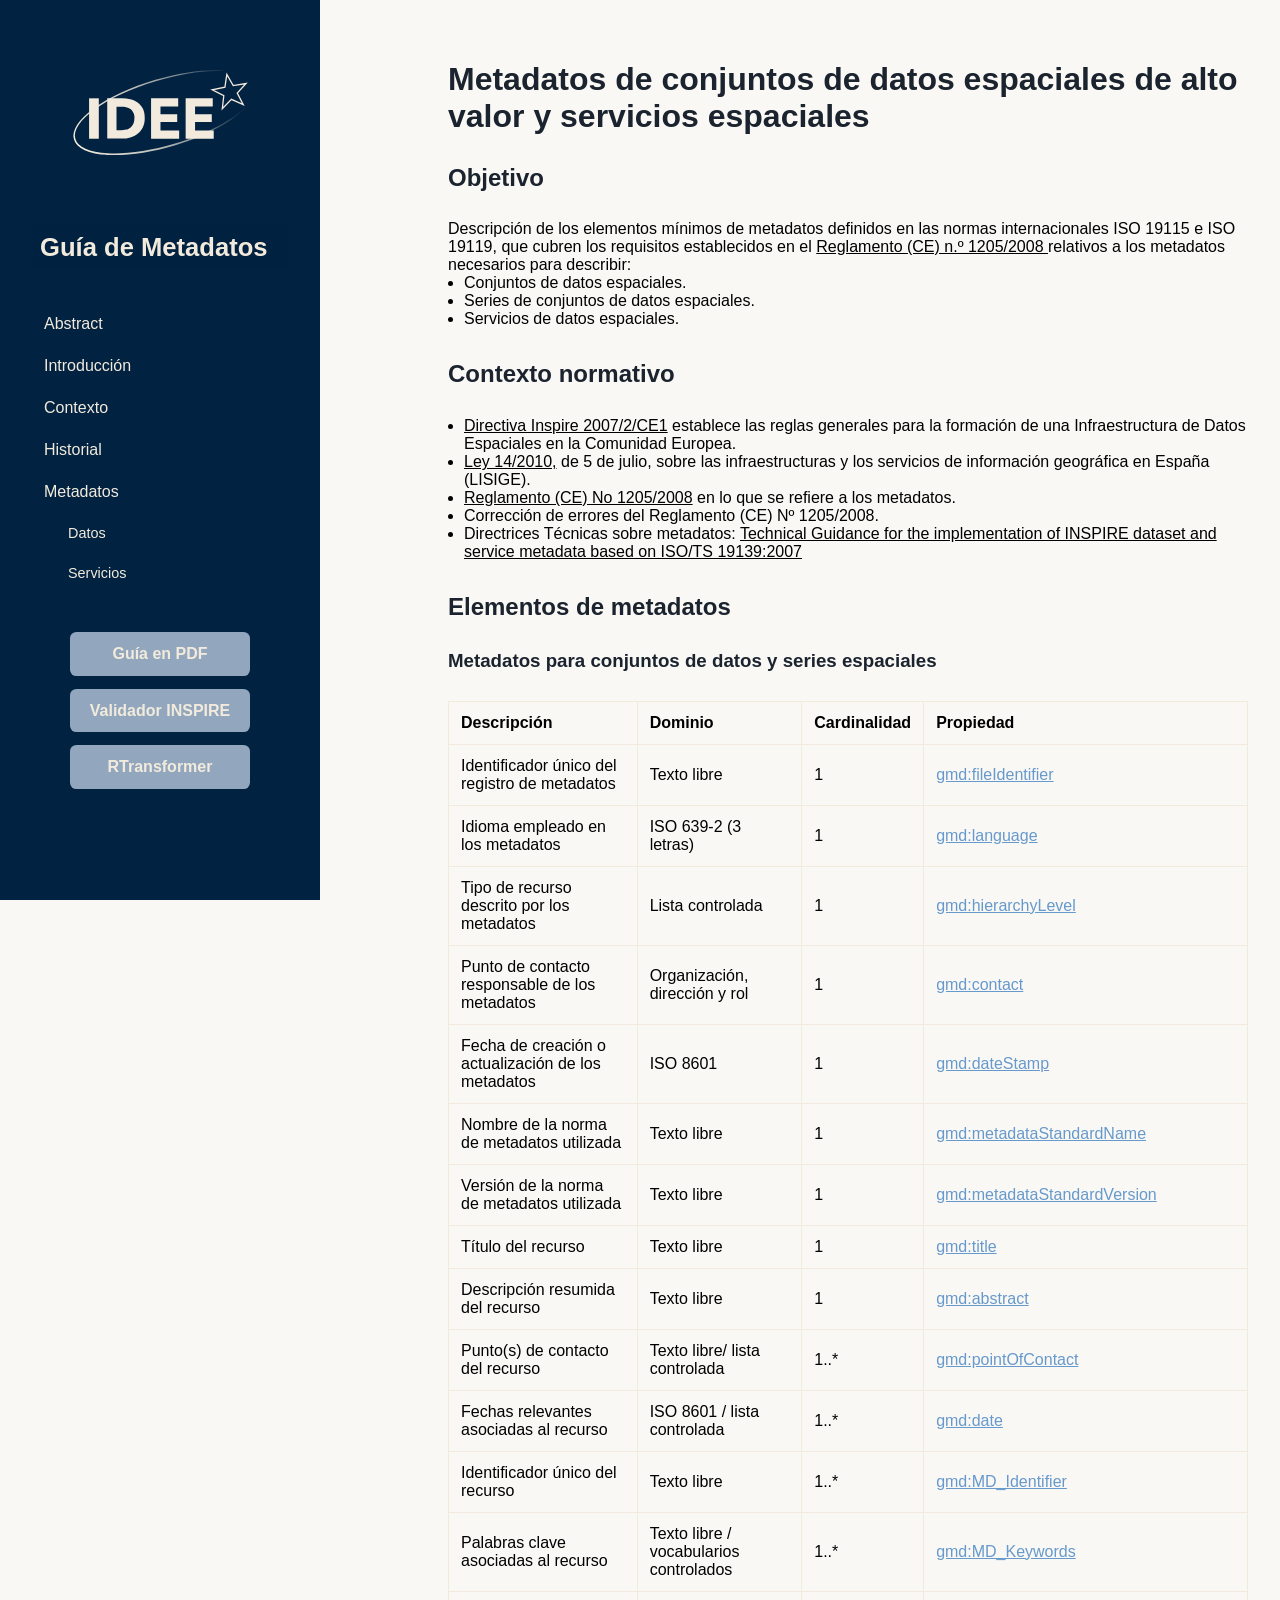
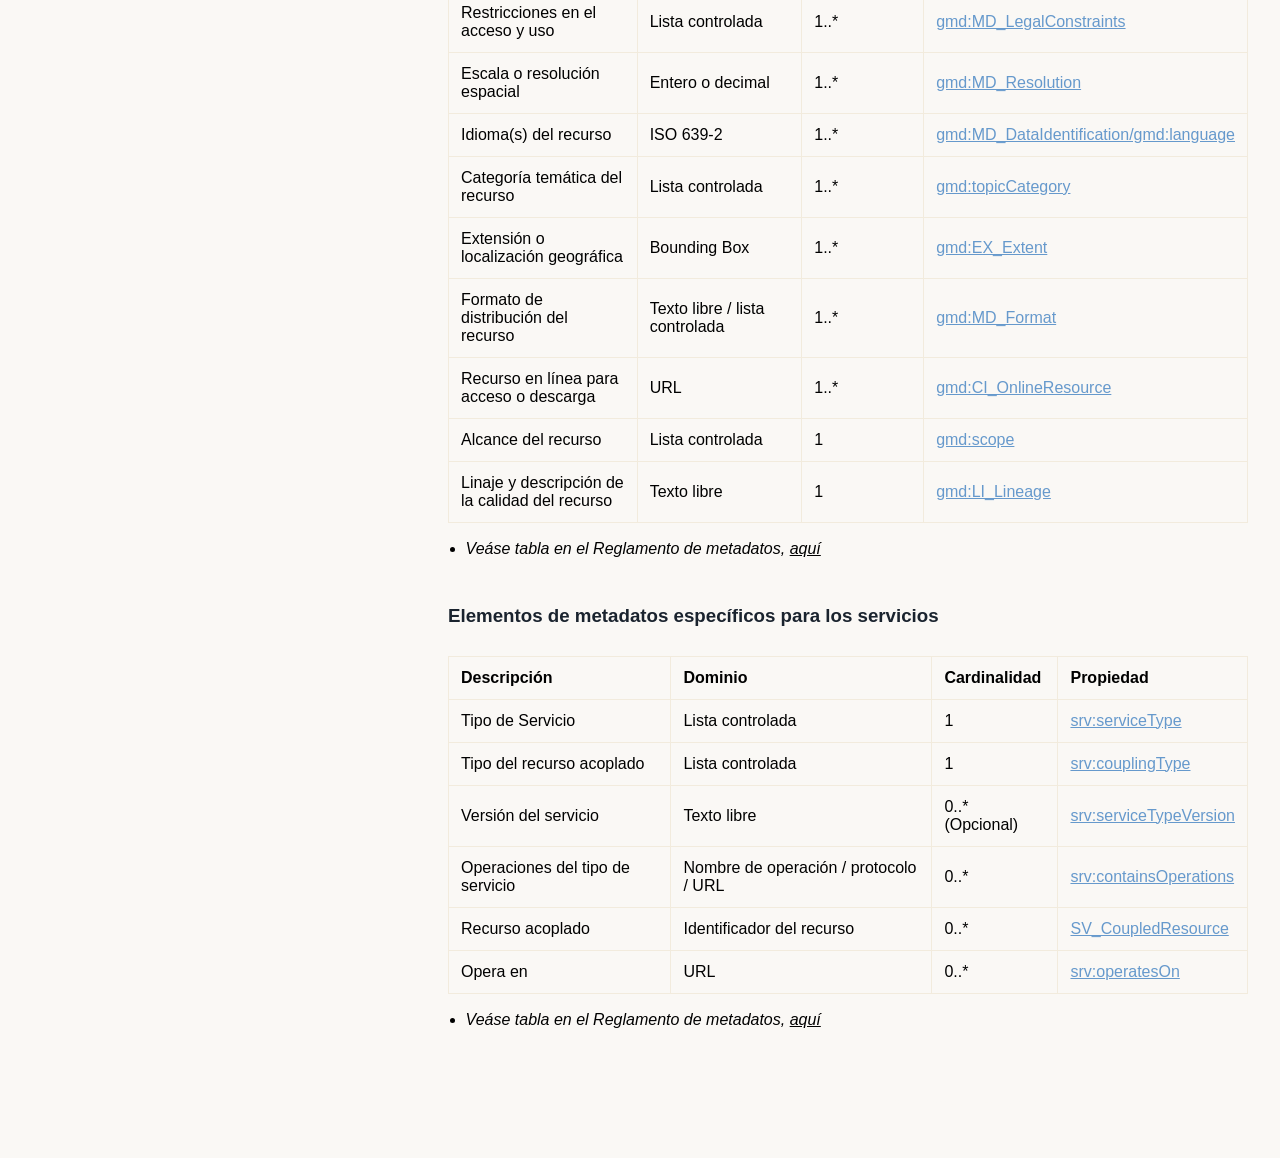
==== index.html @ 7d2e20d5 "Merge branch 'main' of https://github.com/IDEESpain/Metadatos" ====
<!DOCTYPE html>
<html lang="es">
<head>
  <meta charset="UTF-8" />
  <meta name="viewport" content="width=device-width, initial-scale=1.0"/>
  <title>Guía de Metadatos</title>
  <link rel="stylesheet" href="css/styleMDGuia.css">
</head>
<body>

<aside>
  <div class="logo-container">
  	<img src="img/IDEE_logo.svg" alt="IDEE" class="logo-lateral">
  </div>
  <h2 class="MenuTlt">Guía de Metadatos</h2>
  <nav>
	<ul>
		<li><a href="#abstract">Abstract</a></li>
		<li><a href="#introduccion">Introducción</a></li>
		<li><a href="#contexto">Contexto</a></li>
		<li><a href="#historial">Historial</a></li>
		<li><a href="#metadatos">Metadatos</a>
			<ul>
				<li><a href="#DSSRV">Datos</a></li>
				<li><a href="#SRV">Servicios</a></li>
			</ul>
		</li>
	</ul>
  </nav>
  <div class="menu-buttons">
		<a class="menu-btn" href="doc/Guia_MD.pdf" target="_blank" rel="noopener noreferrer">Guía en PDF</a>
		<a class="menu-btn" href=http://validador.idee.es target="_blank" rel="noopener noreferrer">Validador INSPIRE</a>
		<a class="menu-btn" href=https://iso2geodcat.idee.es/rtransformer target="_blank" rel="noopener noreferrer">RTransformer</a>
  </div>
</aside>

<main>
  <h1>Metadatos de conjuntos de datos espaciales de alto valor y servicios espaciales</h1>

  <section id="abstract">
    <h2>Objetivo</h2>  
	<p>
	Descripción de los elementos mínimos de metadatos definidos en las normas internacionales ISO 19115 e ISO 19119, que cubren los requisitos establecidos en el
	<a href="https://eur-lex.europa.eu/LexUriServ/LexUriServ.do?uri=OJ:L:2008:326:0012:0030:ES:PDF" target="_blank">
		Reglamento (CE) n.º 1205/2008
	</a>
	relativos a los metadatos necesarios para describir:
	</p>
	
	<ul>
		<li>Conjuntos de datos espaciales.</li>
		<li>Series de conjuntos de datos espaciales.</li>
		<li>Servicios de datos espaciales.</li>
	</ul>
	
  </section>

  <section id="contexto">
    <h2>Contexto normativo</h2>
	<ul>
	  <li><a href="https://www.boe.es/doue/2007/108/L00001-00014.pdf" target="_blank">Directiva Inspire 2007/2/CE1</a> establece las reglas generales para la formación de una Infraestructura de Datos Espaciales en la Comunidad Europea.</li>
	  <li><a href="https://www.boe.es/eli/es/l/2010/07/05/14/dof/spa/pdf" target="_blank">Ley 14/2010,</a> de 5 de julio, sobre las infraestructuras y los servicios de información geográfica en España (LISIGE).</li>
	  <li><a href="https://eur-lex.europa.eu/LexUriServ/LexUriServ.do?uri=OJ:L:2008:326:0012:0030:ES:PDF" target="_blank">Reglamento (CE) No 1205/2008</a> en lo que se refiere a los metadatos.</li>
	  <li>Corrección de errores del Reglamento (CE) Nº 1205/2008.</li>
	  <li>Directrices Técnicas sobre metadatos: <a href="https://knowledge-base.inspire.ec.europa.eu/publications/technical-guidance-implementation-inspire-dataset-and-service-metadata-based-isots-191392007_en" target="_blank">Technical Guidance for the implementation of INSPIRE dataset and service metadata based on ISO/TS 19139:2007</a></li>
	</ul>
  </section>

  <section id="metadatos">
    <h2>Elementos de metadatos</h2>

    <h3 id="DSSRV">Metadatos para conjuntos de datos y series espaciales</h3>
    <table>
      <thead>
        <tr>
          <th>Descripción</th>
          <th>Dominio</th>
          <th>Cardinalidad</th>
          <th>Propiedad</th>
        </tr>
      </thead>
      <tbody>
	    <tr>
          <td>Identificador único del registro de metadatos</td>
          <td>Texto libre</td>
          <td>1</td>
		  <td><a class="prop-link" onclick="openModal('modalIdMD')">gmd:fileIdentifier</a></td>
        </tr>

		<tr>
          <td>Idioma empleado en los metadatos</td>
          <td>ISO 639-2 (3 letras)</td>
          <td>1</td>
		  <td><a class="prop-link" onclick="openModal('modalLangMD')">gmd:language</a></td>
          
        </tr>

		<tr>
		  <td>Tipo de recurso descrito por los metadatos</td>
          <td>Lista controlada</td>
          <td>1</td>
		  <td><a class="prop-link" onclick="openModal('modalHierarchy')">gmd:hierarchyLevel</a></td>
        </tr>

		<tr>
          <td>Punto de contacto responsable de los metadatos</td>
          <td>
			  <p>Organización, dirección y rol</p>
		  </td>
          <td>1</td>
		  <td><a class="prop-link" onclick="openModal('modalcontact')">gmd:contact</a></td>
        </tr>

		<tr>
		  <td>Fecha de creación o actualización de los metadatos</td>
          <td>ISO 8601</td>
          <td>1</td>
		  <td><a class="prop-link" onclick="openModal('modalFechaMD')">gmd:dateStamp</a></td>
        </tr>

		<tr>
          <td>Nombre de la norma de metadatos utilizada</td>
          <td>Texto libre</td>
          <td>1</td>
		  <td><a class="prop-link" onclick="openModal('modalNormaMD')">gmd:metadataStandardName</a></td>
        </tr>

		<tr>
          <td>Versión de la norma de metadatos utilizada</td>
          <td>Texto libre</td>
          <td>1</td>
		  <td><a class="prop-link" onclick="openModal('modalVersionMD')">gmd:metadataStandardVersion</a></td>
        </tr>

        <tr>
          <td>Título del recurso</td>
          <td>Texto libre</td>
          <td>1</td>
		  <td><a class="prop-link" onclick="openModal('modalTitle')">gmd:title</a></td>
        </tr>

        <tr>
          <td>Descripción resumida del recurso</td>
          <td>Texto libre</td>
          <td>1</td>
		  <td><a class="prop-link" onclick="openModal('modalDescription')">gmd:abstract</a></td>
        </tr>

		<tr>
          <td>Punto(s) de contacto del recurso</td>
          <td>Texto libre/ lista controlada</td>
          <td>1..*</td>
		  <td><a class="prop-link" onclick="openModal('modalpointOfContact')">gmd:pointOfContact</a></td>
        </tr>

		<tr>
          <td>Fechas relevantes asociadas al recurso</td>
          <td>ISO 8601 / lista controlada</td>
          <td>1..*</td>
		  <td><a class="prop-link" onclick="openModal('modalDate')">gmd:date</a></td>
        </tr>

		<tr>
          <td>Identificador único del recurso</td>
          <td>Texto libre</td>
          <td>1..*</td>
		  <td><a class="prop-link" onclick="openModal('modalID')">gmd:MD_Identifier</a></td>
        </tr>

		<tr>
          <td>Palabras clave asociadas al recurso</td>
          <td>Texto libre / vocabularios controlados</td>
          <td>1..*</td>
		  <td><a class="prop-link" onclick="openModal('modalkeyword')">gmd:MD_Keywords</a></td>
        </tr>

		<tr>
          <td>Restricciones en el acceso y uso</td>
          <td>Lista controlada</td>
          <td>1..*</td>
		  <td><a class="prop-link" onclick="openModal('modalRestrictions')">gmd:MD_LegalConstraints</a></td>
        </tr>

		<tr>
          <td>Escala o resolución espacial</td>
          <td>Entero o decimal</td>
          <td>1..*</td>
		  <td><a class="prop-link" onclick="openModal('modalResolution')">gmd:MD_Resolution</a></td>
        </tr>

		<tr>
          <td>Idioma(s) del recurso</td>
          <td>ISO 639-2</td>
          <td>1..*</td>
		  <td><a class="prop-link" onclick="openModal('modalLangData')">gmd:MD_DataIdentification/gmd:language</a></td>
        </tr>

		<tr>
		  <td>Categoría temática del recurso</td>
          <td>Lista controlada</td>
          <td>1..*</td>
          <td><a class="prop-link" onclick="openModal('modalTopic')">gmd:topicCategory</a></td>
        </tr>

		<tr>
          <td>Extensión o localización geográfica</td>
          <td>Bounding Box</td>
          <td>1..*</td>
		  <td><a class="prop-link" onclick="openModal('modalextent')">gmd:EX_Extent</a></td>
        </tr>

		<tr>
          <td>Formato de distribución del recurso</td>
		  <td>Texto libre / lista controlada</td>
          <td>1..*</td>
		  <td><a class="prop-link" onclick="openModal('modalFormat')">gmd:MD_Format</a></td>
        </tr>
		
		<tr>
		  <td>Recurso en línea para acceso o descarga</td>
          <td>URL</td>
          <td>1..*</td>
		  <td><a class="prop-link" onclick="openModal('modalonLine')">gmd:CI_OnlineResource</a></td>
        </tr>

		<tr>
		  <td>Alcance del recurso</td>
          <td>Lista controlada</td>
          <td>1</td>
          <td><a class="prop-link" onclick="openModal('modalscope')">gmd:scope</a></td>
        </tr>
		
		<tr>
          <td>Linaje y descripción de la calidad del recurso</td>
          <td>Texto libre</td>
          <td>1</td>
		  <td><a class="prop-link" onclick="openModal('modallinaje')">gmd:LI_Lineage</a></td>
        </tr>

      </tbody>
    </table>
	<ul class="MDtable">
	  <li><em>Veáse tabla en el Reglamento de metadatos, <a href="https://eur-lex.europa.eu/LexUriServ/LexUriServ.do?uri=OJ:L:2008:326:0012:0030:ES:PDF#page=8" target="_blank">aquí</a></em></li>
	</ul>
    
	<h3 id="SRV">Elementos de metadatos específicos para los servicios</h3>
    <table>
      <thead>
        <tr>
          <th>Descripción</th>
          <th>Dominio</th>
          <th>Cardinalidad</th>
		  <th>Propiedad</th>
        </tr>
      </thead>
      <tbody>
        <tr>
		  <td>Tipo de Servicio</td>
          <td>Lista controlada</td>
          <td>1</td>
          <td><a class="prop-link" onclick="openModal('modalServiceType')">srv:serviceType</a></td>
        </tr>

		<tr>
		  <td>Tipo del recurso acoplado</td>
          <td>Lista controlada</td>
          <td>1</td>
		  <td><a class="prop-link" onclick="openModal('modalCouplingType')">srv:couplingType</a></td>
        </tr>

		<tr>
          <td>Versión del servicio</td>
          <td>Texto libre</td>
          <td>0..* (Opcional)</td>
		  <td><a class="prop-link" onclick="openModal('modalServiceVersion')">srv:serviceTypeVersion</a></td>
        </tr>

		<tr>
          <td>Operaciones del tipo de servicio</td>
		  <td>Nombre de operación / protocolo / URL</td>
          <td>0..*</td>
		  <td><a class="prop-link" onclick="openModal('modalOperations')">srv:containsOperations</a></td>
        </tr>

        <tr>
          <td>Recurso acoplado</td>
          <td>Identificador del recurso</td>
          <td>0..*</td>
		  <td><a class="prop-link" onclick="openModal('modalCoupling')">SV_CoupledResource</a></td>
        </tr>

		<tr>
          <td>Opera en</td>
          <td>URL</td>
          <td>0..*</td>
		  <td><a class="prop-link" onclick="openModal('modalOperaOn')">srv:operatesOn</a></td>
        </tr>

      </tbody>
    </table>
	<ul class="MDtable">
	  <li><em>Veáse tabla en el Reglamento de metadatos, <a href="https://eur-lex.europa.eu/LexUriServ/LexUriServ.do?uri=OJ:L:2008:326:0012:0030:ES:PDF#page=9" target="_blank">aquí</em></a></li>
	</ul>
  </section>

  <footer>
    <p>CC-BY 4.0 2025 O.A. Centro Nacional de Información Geográfica</p>
  </footer>
</main>

<!-- Modales -->

<div id="modalIdMD" class="modal">
  <div class="modal-content">
    <span class="close" onclick="closeModal('modalIdMD')">&times;</span>
    <h2>Identificador del fichero de metadatos</h2>
	<p><strong>Ruta: </strong>gmd:MD_Metadata/gmd:fileIdentifier</p>
    <p><strong>Descripción: </strong>Identificador único del fichero de metadatos.
		<tr>
			<td>Es un texto libre.</td>
			<td>La unicidad puede completarse:
				<p>Utilizando el Identificador Único Universal (UUID) que se presenta en 5 grupos separados por guiones, en la forma 8-4-4-4-12 para un total de 36 caracteres (32 caracteres hexadecimales y 4 guiones), xxxxxxxx-xxxx-Mxxx-Nxxx-xxxxxxxx. e.g: 123e4567-e89b-12d3-a456-426655440000.</p>
				<p>GeoNetwork asigna por defecto un UUID al elemento fileIdentifier.</p>
				<p>En el caso de crear los metadatos con otra herramienta o de forma manual se incluye los identificadores de los ficheros manualmente y suele seguir el siguiente criterio: country_producer_product_theme</p>
			</td>
			<td>Nota: No usar el identificador para describir el recurso, no es necesario incluir fechas.</td>
		</tr>
	</p>
    <p><strong>Ejemplo:</strong>
		<pre><code class="ejemplos">
			gmd:fileIdentifier&gt;
				  &lt;gco:CharacterString>spaignLLM&lt;/gco:CharacterString&gt;
			gmd:fileIdentifier&gt;
		</code></pre>
	</p>
  </div>
</div>

<div id="modalLangMD" class="modal">
  <div class="modal-content">
    <span class="close" onclick="closeModal('modalLangMD')">&times;</span>
    <h2>gmd:language</h2>
	<p><strong>Ruta: </strong>gmd:MD_Metadata/gmd:language</p>
    <p><strong>Descripción: Idioma del fichero de metadatos.</strong>
		<tr>
			<p>Lista controlada de la ISO 639.</p>
			<p>Un fichero de metadatos no puede soportar más de un elemento de idioma de los metadatos, para la declaración de otros idiomas de metadatos se utiliza <i>locale</i>.
			</p>
		</tr>
	</p>
    <p><strong>Ejemplo:</strong>«español» se seleccionaría «spa»</p>
	<div class="modal-example">
			<pre><code class="ejemplos">
				&lt;gmd:language&gt;
					&lt;gmd:LanguageCode codeList="http://www.loc.gov/standards/iso639-2/" codeListValue="spa">Español&lt;/gmd:LanguageCode&gt;
				&lt;/gmd:language&gt;
			</code></pre>
	</div>
  </div>
</div>
<div id="modalUTF" class="modal">
  <div class="modal-content">
    <span class="close" onclick="closeModal('modalUTF')">&times;</span>
    <h2>gmd:characterSet</h2>
	<p><strong>Ruta: </strong>gmd:MD_metadata/gmd:identificationInfo/gmd:MD_DataIdentification/gmd:characterSet</p>
    <p><strong>Descripción: Codificación de caracteres utilizada en el conjunto de datos.</strong>
		<tr>
			<p>Lista controlada de la ISO 639.</p>
			<p>Obligatorio si se utiliza una codificación no basada en UTF-8.
			</p>
			<p>Se selecciona un valor de la siguiente lista: https://standards.iso.org/iso/19139/resources/gmxCodelists.xml#MD_CharacterSetCode</p>
		</tr>
	</p>
    <p><strong>Ejemplo:</strong>
		<pre><code class="ejemplos">
			&lt;gmd:characterSet&gt;
				  &lt;gmd:MD_CharacterSetCode codeList="https://standards.iso.org/iso/19139/resources/gmxCodelists.xml#MD_CharacterSetCode"
                                     codeListValue="utf8"/&gt;
			&lt;/gmd:characterSet&gt;
		</code></pre>
	</p>
  </div>
</div>
<div id="modalHierarchy" class="modal">
  <div class="modal-content">
    <span class="close" onclick="closeModal('modalHierarchy')">&times;</span>
    <h2>gmd:hierarchyLevel</h2>
	<p><strong>Ruta: </strong>gmd:MD_Metadata/gmd:hierarchyLevel</p>
    <p><strong>Descripción: Tipo de recurso</strong>
		<tr>
			<p>Lista controlada https://standards.iso.org/iso/19115/resources/Codelists/cat/codelists.xml#MD_ScopeCode</p>
			<p>Nota: se revisa el valor de la lista controlada no el texto libre.</p>
		</tr>
	</p>
    <p><strong>Ejemplo:</strong>
		<pre><code class="ejemplos">
			&lt;gmd:hierarchyLevel&gt;
				  &lt;gmd:MD_ScopeCode codeList="http://standards.iso.org/iso/19139/resources/gmxCodelists.xml#MD_ScopeCode"
                        codeListValue="dataset"&gt;Conjunto de datos&lt;/gmd:MD_ScopeCode&gt;
			&lt;/gmd:hierarchyLevel&gt;
		</code></pre>
	</p>
  </div>
</div>
<div id="modalcontact" class="modal">
  <div class="modal-content">
    <span class="close" onclick="closeModal('modalcontact')">&times;</span>
    <h2>gmd:contact</h2>
	<p><strong>Ruta: </strong>gmd:MD_Metadata/gmd:contact</p>
    <p><strong>Descripción: Organización responsable de la creación y el mantenimiento de los metadatos.</strong>
		<tr>
			<p>Mínima información:
				<p>- Nombre de la organización (gmd:organisationName): texto libre.</p>
				<p>- Dirección de correo electrónico de contacto (gmd:contactInfo/gmd:address): texto libre.</p>
				<p>- Función (gmd:role/CI_RoleCode): lista controlada https://standards.iso.org/iso/19115/resources/Codelists/cat/codelists.xml#CI_RoleCode.</p>
			</p>
			<p>Nota: Se revisa el valor de la lista controlada no el texto libre.En INSPIRE obligatorio rol "Punto de Contacto"</p>
			<p>Nota: En INSPIRE obligatorio rol "Punto de Contacto".</p>
		</tr>
	</p>
    <p><strong>Ejemplo:</strong>
			<pre><code class="ejemplos">
				&lt;gmd:contact&gt;
					&lt;gmd:CI_ResponsibleParty&gt;
						&lt;gmd:organisationName&gt;
							&lt;gco:CharacterString&gt;Nombre Organización&lt;/gco:CharacterString&gt;
						&lt;/gmd:organisationName&gt;
						&lt;gmd:contactInfo&gt;
							&lt;gmd:CI_Contact&gt;
								&lt;gmd:address&gt;
									&lt;gmd:CI_Address&gt;
										&lt;gmd:electronicMailAddress&gt;
											&lt;gco:CharacterString&gt;organizacion@contacto.es&lt;/gco:CharacterString&gt;
										&lt;/gmd:electronicMailAddress&gt;
									&lt;/gmd:CI_Address&gt;
								&lt;/gmd:address&gt;
							&lt;/gmd:CI_Contact&gt;
						&lt;/gmd:contactInfo&gt;
						&lt;gmd:role&gt;
							&lt;gmd:CI_RoleCode 
								codeList="https://standards.iso.org/iso/19139/resources/gmxCodelists.xml#CI_RoleCode"
								codeListValue="pointOfContact"/&gt;
						&lt;/gmd:role&gt;
					&lt;/gmd:CI_ResponsibleParty&gt;
				&lt;/gmd:contact&gt;
		</code></pre>
	</p>
  </div>
</div>
<div id="modalFechaMD" class="modal">
  <div class="modal-content">
    <span class="close" onclick="closeModal('modalFechaMD')">&times;</span>
    <h2>gmd:dateStamp</h2>
	<p><strong>Ruta: </strong>gmd:MD_Metadata/gmd:dateStamp</p>
    <p><strong>Descripción: Fecha de los metadatos.</strong>
		<tr>
			<p>Especifica cuándo se creó o actualizó el registro de metadatos.</p>
			<p>Conforme anorma ISO 8601 (año-mes-día).</p>
		</tr>
	</p>
    <p><strong>Ejemplo:</strong>
		<pre><code class="ejemplos">
			&lt;gmd:dateStamp&gt;
				&lt;gco:Date&gt;2025-11-21&lt;/gco:Date&gt;
			&lt;/gmd:dateStamp&gt;
		</code></pre>
	</p>
  </div>
</div>
<div id="modalNormaMD" class="modal">
  <div class="modal-content">
    <span class="close" onclick="closeModal('modalNormaMD')">&times;</span>
    <h2>gmd:dateStamp</h2>
	<p><strong>Ruta: </strong>gmd:MD_Metadata/gmd:metadataStandardName</p>
    <p><strong>Descripción: Nombre de la norma de metadatos, incluido el nombre del perfil.</strong>
		<tr>
			<p>En Europa es oficial el reglamento de Metadatos que es un perfil de la ISO 19115, cuyo esquema de metadatos es la ISO 19139.</p>
			<p>Se puede usar la ISO 19115-1 y 19115-3 para los casos no regulados por INSPIRE.</p>
		</tr>
	</p>
    <p><strong>Ejemplo:</strong>
		<pre><code class="ejemplos">
			&lt;gmd:metadataStandardName&gt;
				&lt;gco:CharacterString&gt;Reglamento (CE) Nº 1205/2008 de INSPIRE&lt;/gco:CharacterString&gt;
			&lt;/gmd:metadataStandardName&gt;
		</code></pre>
	</p>
  </div>
</div>
<div id="modalVersionMD" class="modal">
  <div class="modal-content">
    <span class="close" onclick="closeModal('modalVersionMD')">&times;</span>
    <h2>gmd:metadataStandardVersion</h2>
	<p><strong>Ruta: </strong>gmd:MD_Metadata/gmd:metadataStandardName</p>
    <p><strong>Descripción: Versión de la norma de metadatos.</strong>
		<tr>
			<p>El CNIG usa TG 2.0 que indica la última versión de Techical Guidelines de INSPIRE.</p>
		</tr>
	</p>
    <p><strong>Ejemplo:</strong>
		<pre><code class="ejemplos">
			&lt;gmd:metadataStandardVersion&gt;
				&lt;gco:CharacterString&gt;TG 2.0&lt;/gco:CharacterString&gt;
			&lt;/gmd:metadataStandardVersion&gt;
		</code></pre>
	</p>
  </div>
</div>
<div id="modalTitle" class="modal">
  <div class="modal-content">
    <span class="close" onclick="closeModal('modalTitle')">&times;</span>
    <h2>gmd:title</h2>
	<p><strong>Ruta: </strong>MD_metadata/gmd:identificationInfo/gmd:MD_DataIdentification/gmd:citation/gmd:CI_Citation/gmd:title</p>
    <p><strong>Descripción: Título del recurso.</strong>
		<tr>
			<p>Debe ser conciso y comprensible.</p>
			<p>Recomendación: <i>Nombre del conjunto de datos + ámbito espacial + resolución</i></p>
		</tr>
	</p>
    <p><strong>Ejemplo:</strong>
		<pre><code class="ejemplos">
			&lt;gmd:title&gt;
				&lt;gco:CharacterString&gt;Divisiones Administrativas de España&lt;/gco:CharacterString&gt;
			&lt;/gmd:title&gt;
		</code></pre>
	</p>
  </div>
</div>

<div id="modalDescription" class="modal">
  <div class="modal-content">
    <span class="close" onclick="closeModal('modalDescription')">&times;</span>
    <h2>gmd:abstract</h2>
    <p><strong>Ruta: </strong>MD_metadata/gmd:identificationInfo/gmd:MD_DataIdentification/gmd:abstract</p>
    <p><strong>Descripción: Resumen del recurso.</strong>
		<tr>
			<p>Es breve resumen con los detalles más importantes que resumen los datos o el servicio.</p>
			<p>Los detalles más importantes de la descripción deben resumirse en la primera frase o en los primeros 256 caracteres.</p>
		</tr>
	</p>
    <p><strong>Ejemplo:</strong>
		<pre><code class="ejemplos">
			&lt;gmd:abstract&gt;
				&lt;gco:CharacterString&gt;
					Elementos de hidrografía de Asturias compuesto de aguas físicas, tanto naturales como artificiales (cuencas hidrográficas, cursos de agua, lagos, lagunas y embalses, así como algunas construcciones asociadas a la red hidrográfica y puntos de interés hídrico (construcciones hidrográficas)).
				&lt;/gco:CharacterString&gt;
			&lt;/gmd:abstract&gt;
		</code></pre>
	</p>
  </div>
</div>
<div id="modalpointOfContact" class="modal">
  <div class="modal-content">
    <span class="close" onclick="closeModal('modalpointOfContact')">&times;</span>
    <h2>gmd:contact</h2>
	<p><strong>Ruta: </strong>MD_metadata/gmd:identificationInfo/gmd:MD_DataIdentification/gmd:pointOfContact/gmd:CI_ResponsibleParty</p>
    <p><strong>Descripción: Organización responsable del recurso.</strong>
		<tr>
			<p>Mínima información:
				<p>- Nombre de la organización (gmd:organisationName): texto libre.</p>
				<p>- Dirección de correo electrónico de contacto (gmd:contactInfo/gmd:address): texto libre.</p>
				<p>- Función de la organización (gmd:role/CI_RoleCode): lista controlada https://standards.iso.org/iso/19115/resources/Codelists/cat/codelists.xml#CI_RoleCode.</p>
			</p>
			<p>Puede haber varias organizaciones responsables del recurso con diferentes roles.</p>
		</tr>
	</p>
    <p><strong>Ejemplo:</strong>
		<pre><code>
			<pre><code>
				&lt;gmd:pointOfContact&gt;
					&lt;gmd:CI_ResponsibleParty&gt;
						&lt;gmd:organisationName&gt;
							&lt;gco:CharacterString&gt;Nombre Organización&lt;/gco:CharacterString&gt;
						&lt;/gmd:organisationName&gt;
						&lt;gmd:contactInfo&gt;
							&lt;gmd:CI_Contact&gt;
								&lt;gmd:address&gt;
									&lt;gmd:CI_Address&gt;
										&lt;gmd:electronicMailAddress&gt;
											&lt;gco:CharacterString&gt;organizacion@contacto.es&lt;/gco:CharacterString&gt;
										&lt;/gmd:electronicMailAddress&gt;
									&lt;/gmd:CI_Address&gt;
								&lt;/gmd:address&gt;
							&lt;/gmd:CI_Contact&gt;
						&lt;/gmd:contactInfo&gt;
						&lt;gmd:role&gt;
							&lt;gmd:CI_RoleCode 
								codeList="https://standards.iso.org/iso/19139/resources/gmxCodelists.xml#CI_RoleCode"
								codeListValue="pointOfContact"/&gt;
						&lt;/gmd:role&gt;
					&lt;/gmd:CI_ResponsibleParty&gt;
				&lt;/gmd:pointOfContact&gt;
		</code></pre>
	</p>
  </div>
</div>
<div id="modalDate" class="modal">
  <div class="modal-content">
    <span class="close" onclick="closeModal('modalDate')">&times;</span>
    <h2>gmd:date</h2>
    <p><strong>Ruta: </strong>MD_metadata/gmd:identificationInfo/gmd:MD_DataIdentification/gmd:citation/gmd:CI_Citation/gmd:date</p>
    <p><strong>Descripción:Referencias temporales</strong>
		<tr>
			<p>Mínimo alguna de estas:</p>
				<p> - Extensión temporal del recurso descrito</p>
				<p> - Fecha de publicación del recurso</p>
				<p> - Fecha de la última revisión del recurso</p>
				<p> - Fecha de creación del recurso</p>
			<p>Formato de la norma ISO 8601 (año-mes-día/hora) y lista controlada http://standards.iso.org/iso/19139/resources/gmxCodelists.xml#CI_DateTypeCode para las fechas de publicación, creación y revisión</p>
		</tr>
	</p>
    <p><strong>Ejemplo:</strong>
		<pre><code>
			&lt;gmd:date&gt;
				&lt;gmd:CI_Date&gt;
					&lt;gmd:date&gt;
						&lt;gco:Date&gt;2012-01-01&lt;/gco:Date&gt;
					&lt;/gmd:date&gt;
					&lt;gmd:dateType&gt;
						&lt;gmd:CI_DateTypeCode 
							codeList="http://standards.iso.org/iso/19139/resources/gmxCodelists.xml#CI_DateTypeCode"
							codeListValue="creation"/&gt;
					&lt;/gmd:dateType&gt;
				&lt;/gmd:CI_Date&gt;
			&lt;/gmd:date&gt;
		</code></pre>
	</p>
  </div>
</div>
<div id="modalID" class="modal">
  <div class="modal-content">
    <span class="close" onclick="closeModal('modalID')">&times;</span>
    <h2>gmd:MD_Identifier</h2>
    <p><strong>Ruta: </strong>MD_metadata/gmd:identificationInfo/gmd:MD_DataIdentification/gmd:citation/gmd:CI_Citation/gmd:identifier/gmd:MD_Identifier</p>
    <p><strong>Descripción: Identificador del recurso</strong>
		<tr>
			<p>Debe contener los siguientes elementos:
				<p>- Code (código del recurso): texto libre.</p>
				<p>- CodeSpace: (código del espacio de nombres): texto libre.</p>
			</p>
			<p>Nota: INSPIRE recomienda no incluir en el espacio de nombres “CodeSpace” siglas y no incluir una URL o URI.</p>
		</tr>
	</p>
    <p><strong>Ejemplo:</strong>
		<pre><code>
			&lt;gmd:identifier&gt;
				&lt;gmd:MD_Identifier&gt;
					&lt;gmd:code&gt;
						&lt;gco:CharacterString&gt;BDLJE&lt;/gco:CharacterString&gt;
					&lt;/gmd:code&gt;
					&lt;gmd:codeSpace&gt;
						&lt;gco:CharacterString&gt;IGN&lt;/gco:CharacterString&gt;
					&lt;/gmd:codeSpace&gt;
				&lt;/gmd:MD_Identifier&gt;
			&lt;/gmd:identifier&gt;
		</code></pre>
	</p>
  </div>
</div>
<div id="modalkeyword" class="modal">
  <div class="modal-content">
    <span class="close" onclick="closeModal('modalkeyword')">&times;</span>
    <h2>gmd:MD_Keywords</h2>
    <p><strong>Ruta: </strong>MD_metadata/gmd:identificationInfo/gmd:MD_DataIdentification/gmd:descriptiveKeywords/gmd:MD_Keywords</p>
    <p><strong>Descripción: Palabras clave</strong>
		<tr>
			<p>Palabras o frases que describen el recurso para que se indexe y pueda ser buscado.</p>
			<p>Vocabularios controlados, son obligatorias estas 4 listas si aplica en función del recurso:
				<p>- Tema INSPIRE: Lista controlada http://inspire.ec.europa.eu/theme</p>
				<p>- Conjuntos de datos prioritarios: Lista controlada http://inspire.ec.europa.eu/metadata-codelist/PriorityDataset</p>
				<p>- Ámbito espacial: Lista controlada http://inspire.ec.europa.eu/metadata-codelist/SpatialScope</p>
				<p>- Datos de Alto Valor: Lista controlada http://data.europa.eu/eli/reg_impl/2023/138/oj</p>
			</p>
		</tr>
	</p>
    <p><strong>Ejemplo:</strong>
		<pre><code>
			&lt;gmd:descriptiveKeywords&gt;
				&lt;gmd:MD_Keywords&gt;
					&lt;gmd:keyword&gt;
						&lt;gmx:Anchor xlink:href="http://inspire.ec.europa.eu/theme/au"&gt;Unidades administrativas&lt;/gmx:Anchor&gt;
					&lt;/gmd:keyword&gt;
					&lt;gmd:thesaurusName&gt;
						&lt;gmd:CI_Citation&gt;
							&lt;gmd:title&gt;
								&lt;gmx:Anchor xlink:href="https://www.eionet.europa.eu/gemet/inspire_themes"&gt;GEMET - INSPIRE themes, version 1.0&lt;/gmx:Anchor&gt;
							&lt;/gmd:title&gt;
							&lt;gmd:date&gt;
								&lt;gmd:CI_Date&gt;
									&lt;gmd:date&gt;
										&lt;gco:Date&gt;2008-06-01&lt;/gco:Date&gt;
									&lt;/gmd:date&gt;
									&lt;gmd:dateType&gt;
										&lt;gmd:CI_DateTypeCode codeList="http://standards.iso.org/iso/19139/resources/gmxCodelists.xml#CI_DateTypeCode"
															 codeListValue="publication"&gt;publication&lt;/gmd:CI_DateTypeCode&gt;
									&lt;/gmd:dateType&gt;
								&lt;/gmd:CI_Date&gt;
							&lt;/gmd:date&gt;
						&lt;/gmd:CI_Citation&gt;
					&lt;/gmd:thesaurusName&gt;
				&lt;/gmd:MD_Keywords&gt;
			&lt;/gmd:descriptiveKeywords&gt;
		</code></pre>
	</p>
  </div>
</div>
<div id="modalRestrictions" class="modal">
  <div class="modal-content">
    <span class="close" onclick="closeModal('modalRestrictions')">&times;</span>
    <h2>gmd:abstract</h2>
    <p><strong>Ruta: </strong>MD_metadata/gmd:identificationInfo/gmd:MD_DataIdentification/gmd:resourceConstraints/gmd:MD_LegalConstraints</p>
    <p><strong>Descripción: Restricciones en el acceso y uso del recurso.</strong>
		<tr>
				<p>- Restricciones de acceso (gmd:accessConstraints): Restricciones de acceso aplicadas para asegurar la protección de la privacidad o de la propiedad intelectual y cualquier restricción o limitación especial para obtener el recurso o los metadatos.</p>
				<p>- Restricciones de uso (gmd:useConstraints): Restricciones aplicadas para asegurar la protección de la privacidad o de la propiedad intelectual y cualquier restricción, limitación o advertencia especial para utilizar el recurso o los metadatos</p>
		</tr>
	</p>
    <p><strong>Ejemplo:</strong>
		<pre><code>
			&lt;gmd:resourceConstraints&gt;
				&lt;gmd:MD_LegalConstraints&gt;
					&lt;gmd:accessConstraints&gt;
						&lt;gmd:MD_RestrictionCode codeList="http://standards.iso.org/iso/19139/resources/gmxCodelists.xml#MD_RestrictionCode"
												  codeListValue="otherRestrictions"/&gt;
					&lt;/gmd:accessConstraints&gt;
					&lt;gmd:otherConstraints&gt;
						&lt;gmx:Anchor xlink:href="http://inspire.ec.europa.eu/metadata-codelist/LimitationsOnPublicAccess/noLimitations"&gt;Sin limitaciones al acceso público.&lt;/gmx:Anchor&gt;
					&lt;/gmd:otherConstraints&gt;
				&lt;/gmd:MD_LegalConstraints&gt;
			&lt;/gmd:resourceConstraints&gt;
			&lt;gmd:resourceConstraints&gt;
				&lt;gmd:MD_LegalConstraints&gt;
					&lt;gmd:useConstraints&gt;
						&lt;gmd:MD_RestrictionCode codeList="http://standards.iso.org/iso/19139/resources/gmxCodelists.xml#MD_RestrictionCode"
												  codeListValue="otherRestrictions"/&gt;
					&lt;/gmd:useConstraints&gt;
					&lt;gmd:otherConstraints&gt;
						&lt;gmx:Anchor xlink:href="http://inspire.ec.europa.eu/metadata-codelist/ConditionsApplyingToAccessAndUse/noConditionsApply"&gt;No se aplican condiciones de acceso y uso.&lt;/gmx:Anchor&gt;
					&lt;/gmd:otherConstraints&gt;
					&lt;gmd:otherConstraints&gt;
						&lt;gmx:Anchor xlink:href="https://creativecommons.org/licenses/by/4.0/"&gt;CC-BY 4.0&lt;/gmx:Anchor&gt;
					&lt;/gmd:otherConstraints&gt;
				&lt;/gmd:MD_LegalConstraints&gt;
			&lt;/gmd:resourceConstraints&gt;
		</code></pre>
	</p>
  </div>
</div>
<div id="modalResolution" class="modal">
  <div class="modal-content">
    <span class="close" onclick="closeModal('modalResolution')">&times;</span>
    <h2>gmd:MD_Resolution</h2>
    <p><strong>Ruta: </strong>MD_metadata/gmd:identificationInfo/gmd:MD_DataIdentification/gmd:spatialResolution/gmd:MD_Resolution</p>
    <p><strong>Descripción: Resolución espacial</strong>
		<tr>
			<p>La escala nominal y/o la resolución espacial del recurso.</p>
		</tr>
	</p>
    <p><strong>Ejemplo de escala:</strong>
		<pre><code>
			&lt;gmd:spatialResolution&gt;
				&lt;gmd:MD_Resolution&gt;
					&lt;gmd:equivalentScale&gt;
						&lt;gmd:MD_RepresentativeFraction&gt;
							&lt;gmd:denominator&gt;
								&lt;gco:Integer&gt;25000&lt;/gco:Integer&gt;
							&lt;/gmd:denominator&gt;
						&lt;/gmd:MD_RepresentativeFraction&gt;
					&lt;/gmd:equivalentScale&gt;
				&lt;/gmd:MD_Resolution&gt;
			&lt;/gmd:spatialResolution&gt;
		</code></pre>
	</p>
	<p><strong>Ejemplo de resolución:</strong>
		<pre><code>
			&lt;gmd:spatialResolution&gt;
				&lt;gmd:MD_Resolution&gt;
					&lt;gmd:distance&gt;	
						&lt;gco:Distance uom="metros"&gt;0.25&lt;/gco:Distance&gt;
					&lt;/gmd:distance&gt;
				&lt;/gmd:MD_Resolution&gt;
			&lt;/gmd:spatialResolution&gt;
		</code></pre>
	</p>
  </div>
</div>
<div id="modalLangData" class="modal">
  <div class="modal-content">
    <span class="close" onclick="closeModal('modalLangData')">&times;</span>
    <h2>gmd:MD_DataIdentification/gmd:language</h2>
    <p><strong>Ruta: </strong>MD_metadata/gmd:identificationInfo/gmd:MD_DataIdentification/gmd:language/gmd:LanguageCode</p>
    <p><strong>Descripción: Idioma del recurso</strong>
		<tr>
			<p>El idioma y conjunto de caracteres que se utiliza en el recurso, es decir en el producto o en el servicio.</p>
			<p>Lista controlada de la ISO 639.</p>
		</tr>
	</p>
    <p><strong>Ejemplo:</strong>
		<pre><code>
			&lt;gmd:language&gt;
				&lt;gmd:LanguageCode codeList="http://www.loc.gov/standards/iso639-2/" codeListValue="spa"&gt;Español&lt;/gmd:LanguageCode&gt;
			&lt;/gmd:language&gt;
		</code></pre>
	</p>
  </div>
</div>
<div id="modalTopic" class="modal">
  <div class="modal-content">
    <span class="close" onclick="closeModal('modalTopic')">&times;</span>
    <h2>gmd:topicCategory</h2>
    <p><strong>Ruta: </strong>MD_metadata/gmd:identificationInfo/gmd:MD_DataIdentification/gmd:topicCategory/gmd:MD_TopicCategoryCode</p>
    <p><strong>Descripción: Categoría del tema del recurso</strong>
		<tr>
			<p>Temas del registro INSPIRE: https://inspire.ec.europa.eu/metadata-codelist/TopicCategory</p>
			<p>Nota: este elemento no se traduce</p>
		</tr>
	</p>
    <p><strong>Ejemplo:</strong>
		<pre><code>
			&lt;gmd:topicCategory&gt;
				&lt;gmd:MD_TopicCategoryCode&gt;boundaries&lt;/gmd:MD_TopicCategoryCode&gt;
			&lt;/gmd:topicCategory&gt;
		</code></pre>
	</p>
  </div>
</div>
<div id="modalextent" class="modal">
  <div class="modal-content">
    <span class="close" onclick="closeModal('modalextent')">&times;</span>
    <h2>gmd:EX_Extent</h2>
    <p><strong>Ruta: </strong>MD_metadata/gmd:identificationInfo/gmd:MD_DataIdentification/gmd:extent/gmd:EX_Extent</p>
    <p><strong>Descripción: Localización geográfica</strong>
		<tr>
			<p>Es la extensión del recurso en el espacio geográfico, dada como por un marco geográfico envolvente (BBOX). El cuadro delimitador se expresará con las longitudes hacia el oeste y el este, y las latitudes hacia el sur y el norte en grados decimales, con una precisión de al menos dos decimales.</p>
			<p>Es posible añadir una despcripción de la localización geográfica.</p>
		</tr>
	</p>
    <p><strong>Ejemplo:</strong>
		<pre><code>
			&lt;gmd:extent&gt;
				&lt;gmd:EX_Extent&gt;
					&lt;gmd:description&gt;
						&lt;gco:CharacterString&gt;Península Ibérica, Illes Balears, Canarias, Ceuta y Melilla&lt;/gco:CharacterString&gt;
					&lt;/gmd:description&gt;
					&lt;gmd:geographicElement&gt;
						&lt;gmd:EX_GeographicBoundingBox&gt;
							&lt;gmd:westBoundLongitude&gt;
								&lt;gco:Decimal&gt;-19.00&lt;/gco:Decimal&gt;
							&lt;/gmd:westBoundLongitude&gt;
							&lt;gmd:eastBoundLongitude&gt;
								&lt;gco:Decimal&gt;4.30&lt;/gco:Decimal&gt;
							&lt;/gmd:eastBoundLongitude&gt;
							&lt;gmd:southBoundLatitude&gt;
								&lt;gco:Decimal&gt;27.60&lt;/gco:Decimal&gt;
							&lt;/gmd:southBoundLatitude&gt;
							&lt;gmd:northBoundLatitude&gt;
								&lt;gco:Decimal&gt;44.00&lt;/gco:Decimal&gt;
							&lt;/gmd:northBoundLatitude&gt;
						&lt;/gmd:EX_GeographicBoundingBox&gt;
					&lt;/gmd:geographicElement&gt;
					&lt;gmd:temporalElement gco:nilReason="missing"/&gt;
					&lt;gmd:verticalElement gco:nilReason="missing"/&gt;
				&lt;/gmd:EX_Extent&gt;
			&lt;/gmd:extent&gt;
		</code></pre>
	</p>
  </div>
</div>
<div id="modalFormat" class="modal">
  <div class="modal-content">
    <span class="close" onclick="closeModal('modalFormat')">&times;</span>
    <h2>gmd:MD_Format</h2>
    <p><strong>Ruta: </strong>MD_metadata/gmd:identificationInfo/gmd:MD_DataIdentification/gmd:distributionFormat/gmd:MD_Format/</p>
    <p><strong>Descripción: Formato de distribución</strong>
		<tr>
			<p>Proporciona una descripción del formato de los datos a distribuir. Es necesario indicar los formatos en los que está disponible el conjunto de datos, como por ejemplo shapefile, tiff, CSV, etc.</p>
			<p>Texto libre, pero también se pueden utilizar listas controladas.</p>
		</tr>
	</p>
    <p><strong>Ejemplo:</strong>
		<pre><code>
			&lt;gmd:distributionFormat&gt;
				&lt;gmd:MD_Format&gt;
					&lt;gmd:name&gt;
						&lt;gmx:Anchor xlink:href="https://www.iana.org/assignments/media-types/application/gml+xml"&gt;GML&lt;/gmx:Anchor&gt;
					&lt;/gmd:name&gt;
					&lt;gmd:version&gt;
						&lt;gco:CharacterString&gt;4.0&lt;/gco:CharacterString&gt;
					&lt;/gmd:version&gt;
					&lt;gmd:specification&gt;
						&lt;gco:CharacterString&gt;Desconocida&lt;/gco:CharacterString&gt;
					&lt;/gmd:specification&gt;
				&lt;/gmd:MD_Format&gt;
			&lt;/gmd:distributionFormat&gt;
		</code></pre>
	</p>
  </div>
</div>
<div id="modalFormat" class="modal">
  <div class="modal-content">
    <span class="close" onclick="closeModal('modalFormat')">&times;</span>
    <h2>gmd:MD_Format</h2>
    <p><strong>Ruta: </strong>MD_metadata/gmd:identificationInfo/gmd:MD_DataIdentification/gmd:distributionFormat/gmd:MD_Format/</p>
    <p><strong>Descripción: Formato de distribución</strong>
		<tr>
			<p>Proporciona una descripción del formato de los datos a distribuir. Es necesario indicar los formatos en los que está disponible el conjunto de datos, como por ejemplo shapefile, tiff, CSV, etc.</p>
			<p>Texto libre, pero también se pueden utilizar listas controladas.</p>
		</tr>
	</p>
    <p><strong>Ejemplo:</strong>
		<pre><code>
			&lt;gmd:distributionFormat&gt;
				&lt;gmd:MD_Format&gt;
					&lt;gmd:name&gt;
						&lt;gmx:Anchor xlink:href="https://www.iana.org/assignments/media-types/application/gml+xml"&gt;GML&lt;/gmx:Anchor&gt;
					&lt;/gmd:name&gt;
					&lt;gmd:version&gt;
						&lt;gco:CharacterString&gt;4.0&lt;/gco:CharacterString&gt;
					&lt;/gmd:version&gt;
					&lt;gmd:specification&gt;
						&lt;gco:CharacterString&gt;Desconocida&lt;/gco:CharacterString&gt;
					&lt;/gmd:specification&gt;
				&lt;/gmd:MD_Format&gt;
			&lt;/gmd:distributionFormat&gt;
		</code></pre>
	</p>
  </div>
</div>
<div id="modalonLine" class="modal">
  <div class="modal-content">
    <span class="close" onclick="closeModal('modalonLine')">&times;</span>
    <h2>gmd:CI_OnlineResource</h2>
    <p><strong>Ruta: </strong>MD_metadata/gmd:identificationInfo/gmd:MD_DataIdentification/gmd:citation/gmd:CI_Citation/gmd:onLine/gmd:CI_OnlineResource</p>
    <p><strong>Descripción: Recurso en línea</strong>
		<tr>
			<p>Enlace (URL) para acceder, descargar, consultar o proporcionar información adicional sobre el recurso.</p>
			<p>Se suelen incluir la operación GetCapabilities de los servicios de visualización, de descarga o cualquier enlace que permita el acceso en línea del recurso. También se pueden incluir otras operaciones como GetMap o GetFeatureInfo</p>
			<p>Es necesario además indicar las siguientes características de la URL introducida:
				<p>- Nombre: Incluir el nombre normalizado del servicio.</p>
				<p>- Protocolo: Lista controlada</p>
				<p>- Tipo de servicio de datos espaciales: Lista controlada</p>
			</p>
		</tr>
	</p>
    <p><strong>Ejemplo:</strong>
		<pre><code>
			&lt;gmd:onLine&gt;
				&lt;gmd:CI_OnlineResource&gt;
					&lt;gmd:linkage&gt;
						&lt;gmd:URL&gt;<span class="highlight">https://www.ign.es/wms-inspire/unidades-administrativas?REQUEST=GetCapabilities&amp;SERVICE=WMS&amp;VERSION=1.3.0</span>&lt;/gmd:URL&gt;
					&lt;/gmd:linkage&gt;
					&lt;gmd:protocol&gt;
						&lt;gmx:Anchor xlink:href="http://www.opengis.net/def/serviceType/ogc/wms"&gt;<span class="highlight">OGC Web Map Service</span>&lt;/gmx:Anchor&gt;
					&lt;/gmd:protocol&gt;
					&lt;gmd:applicationProfile&gt;
						&lt;gmx:Anchor xlink:href="http://inspire.ec.europa.eu/metadata-codelist/SpatialDataServiceType/view"&gt;<span class="highlight">Servicio de visualización</span>&lt;/gmx:Anchor&gt;
					&lt;/gmd:applicationProfile&gt;
					&lt;gmd:name xsi:type="gmd:PT_FreeText_PropertyType"&gt;
						&lt;gco:CharacterString&gt;<span class="highlight">Servicio de visualización (WMS) de Unidades administrativas de España</span>&lt;/gco:CharacterString&gt;
					&lt;/gmd:name&gt;
					&lt;gmd:function&gt;
						&lt;gmd:CI_OnLineFunctionCode codeList="http://standards.iso.org/iso/19139/resources/gmxCodelists.xml#CI_OnLineFunctionCode"
												   codeListValue="information"/&gt;
					&lt;/gmd:function&gt;
				&lt;/gmd:CI_OnlineResource&gt;
			&lt;/gmd:onLine&gt;
		</code></pre>
	</p>
  </div>
</div>
<div id="modalscope" class="modal">
  <div class="modal-content">
    <span class="close" onclick="closeModal('modalscope')">&times;</span>
    <h2>gmd:MD_Format</h2>
    <p><strong>Ruta: </strong>MD_metadata/gmd:dataQualityInfo/gmd:DQ_DataQuality/gmd:scope/gmd:DQ_Scope</p>
    <p><strong>Descripción: Alcance</strong>
		<tr>
			<p>Información sobre la calidad del recurso.</p>
			<p>Lista controlada.</p>
		</tr>
	</p>
    <p><strong>Ejemplo:</strong>
		<pre><code>
			&lt;gmd:scope&gt;
				&lt;gmd:DQ_Scope&gt;
					&lt;gmd:level&gt;
						&lt;gmd:MD_ScopeCode codeList="http://standards.iso.org/iso/19139/resources/gmxCodelists.xml#MD_ScopeCode"
											codeListValue="<span class="highlight">dataset</span>"/&gt;
					&lt;/gmd:level&gt;
				&lt;/gmd:DQ_Scope&gt;
			&lt;/gmd:scope&gt;
		</code></pre>
	</p>
  </div>
</div>
<div id="modallinaje" class="modal">
  <div class="modal-content">
    <span class="close" onclick="closeModal('modallinaje')">&times;</span>
    <h2>gmd:LI_Lineage</h2>
    <p><strong>Ruta: </strong>gmd:MD_Metadata/gmd:dataQualityInfo/gmd:DQ_DataQuality/gmd:lineage/gmd:LI_Lineage</p>
    <p><strong>Descripción: Linaje</strong>
		<tr>
			<p>Información sobre la calidad del recurso.</p>
			<p>Una descripción de la fuente(s) y el proceso(s) de producción utilizado(s) en la producción del recurso y/o la calidad general del conjunto de datos espaciales.</p>
		</tr>
	</p>
  </div>
</div>
<div id="modalRefSystem" class="modal">
  <div class="modal-content">
    <span class="close" onclick="closeModal('modalRefSystem')">&times;</span>
    <h2>gmd:referenceSystemInfo</h2>
    <p><strong>Ruta: </strong>MD_metadata/gmd:referenceSystemInfo</p>
    <p><strong>Descripción: Sistema de referencia (coordenadas o espacial)</strong>
		<tr>
			<p>Descripción del sistema o sistemas de referencia de las coordenadas utilizados en el conjunto de datos. Para referirse a los sistemas de referencia de coordenadas se debe utilizar el EPSG.</p>
			<p>Lista controlada.</p>
		</tr>
	</p>
    <p><strong>Ejemplo:</strong>
		<pre><code>
			&lt;gmd:referenceSystemInfo&gt;
				&lt;gmd:MD_ReferenceSystem&gt;
					&lt;gmd:referenceSystemIdentifier&gt;
						&lt;gmd:RS_Identifier&gt;
							&lt;gmd:code&gt;
								&lt;gmx:Anchor xlink:href="http://www.opengis.net/def/crs/EPSG/0/4258"&gt;
									<span class="highlight">ETRS89 en la Península, Illes Balears, Ceuta y Melilla. Coordenadas geográficas longitud y latitud.</span>
								&lt;/gmx:Anchor&gt;
							&lt;/gmd:code&gt;
						&lt;/gmd:RS_Identifier&gt;
					&lt;/gmd:referenceSystemIdentifier&gt;
				&lt;/gmd:MD_ReferenceSystem&gt;
			&lt;/gmd:referenceSystemInfo&gt;
		</code></pre>
	</p>
  </div>
</div>
<div id="modalCod" class="modal">
  <div class="modal-content">
    <span class="close" onclick="closeModal('modalCod')">&times;</span>
    <h2>gmd:distributionFormat</h2>
    <p><strong>Ruta: </strong>gmd:MD_metadata/gmd:distributionInfo/gmd:distributionFormat</p>
    <p><strong>Descripción: Codificación</strong>
		<tr>
			<p>Descripción del formato que especifican la representación de los objetos de datos en un registro, archivo, mensaje, dispositivo de almacenamiento o canal de transmisión.</p>
			<p>Lista controlada.</p>
		</tr>
	</p>
    <p><strong>Ejemplo:</strong>
		<pre><code>
			&lt;gmd:distributionFormat&gt;
				&lt;gmd:MD_Format&gt;
					&lt;gmd:name&gt;
						&lt;gmx:Anchor xlink:href="https://inspire.ec.europa.eu/media-types/application/x-shapefile"&gt;
							<span class="highlight">Shapefile (.shp)</span>
						&lt;/gmx:Anchor&gt;
					&lt;/gmd:name&gt;
					&lt;gmd:version&gt;
						&lt;gco:CharacterString&gt;<span class="highlight">Desconocida</span>&lt;/gco:CharacterString&gt;
					&lt;/gmd:version&gt;
					&lt;gmd:specification&gt;
						&lt;gco:CharacterString&gt;<span class="highlight">Desconocida</span>&lt;/gco:CharacterString&gt;
					&lt;/gmd:specification&gt;
				&lt;/gmd:MD_Format&gt;
			&lt;/gmd:distributionFormat&gt;
		</code></pre>
	</p>
  </div>
</div>
<div id="modalTopology" class="modal">
  <div class="modal-content">
    <span class="close" onclick="closeModal('modalTopology')">&times;</span>
    <h2>gmd:DQ_TopologicalConsistency</h2>
    <p><strong>Ruta: </strong>gmd:MD_Metadata/gmd:dataQualityInfo/ gmd:DQ_DataQuality/gmd:report/ gmd:DQ_TopologicalConsistency</p>
    <p><strong>Descripción: Consistencia topológica</strong>
		<tr>
			<p>Corrección de las características topológicas codificadas explícitamente del conjunto de datos según lo descrito por el ámbito.</p>
		</tr>
	</p>
  </div>
</div>
<div id="modalServiceType" class="modal">
  <div class="modal-content">
    <span class="close" onclick="closeModal('modalServiceType')">&times;</span>
    <h2>srv:serviceType</h2>
    <p><strong>Ruta: </strong>gmd:MD_Metadata/gmd:identificationInfo/srv:SV_ServiceIdentification/srv:serviceType</p>
    <p><strong>Descripción: Tipo de Servicio</strong>
		<tr>
			<p>Forma parte la indentificación del servicio.</p>
			<p>Lista controlada.</p>
		</tr>
	</p>
    <p><strong>Ejemplo:</strong>
		<pre><code>
			&lt;srv:serviceType&gt;
				&lt;gco:LocalName codeSpace="http://inspire.ec.europa.eu/metadata-codelist/SpatialDataServiceType"&gt;
					<span class="highlight">view</span>
				&lt;/gco:LocalName&gt;
			&lt;/srv:serviceType&gt;
		</code></pre>
	</p>
  </div>
</div>
<div id="modalCouplingType" class="modal">
  <div class="modal-content">
    <span class="close" onclick="closeModal('modalCouplingType')">&times;</span>
    <h2>srv:couplingType</h2>
    <p><strong>Ruta: </strong>gmd:MD_Metadata/gmd:identificationInfo/srv:SV_ServiceIdentification/srv:couplingType</p>
    <p><strong>Descripción: Tipo del recurso acoplado</strong>
		<tr>
			<p>Forma parte la identificación del servicio.</p>
			<p>Lista controlada.</p>
		</tr>
	</p>
    <p><strong>Ejemplo:</strong>
		<pre><code>
			&lt;srv:couplingType&gt;
				&lt;srv:SV_CouplingType 
					codeList="https://standards.iso.org/iso/19139/resources/gmxCodelists.xml#SV_CouplingType" 
					codeListValue="<span class="highlight">tight</span>"&gt;
					<span class="highlight">Ajustado</span>
				&lt;/srv:SV_CouplingType&gt;
			&lt;/srv:couplingType&gt;
		</code></pre>
	</p>
  </div>
</div>
<div id="modalServiceVersion" class="modal">
  <div class="modal-content">
    <span class="close" onclick="closeModal('modalServiceVersion')">&times;</span>
    <h2>srv:serviceTypeVersion</h2>
    <p><strong>Ruta: </strong>gmd:MD_Metadata/gmd:identificationInfo/srv:SV_ServiceIdentification/srv:serviceTypeVersion</p>
    <p><strong>Descripción: Versión del servicio</strong>
		<tr>
			<p>Forma parte la identificación del servicio.</p>
			<p>Texto libre.</p>
		</tr>
	</p>
  </div>
</div>
<div id="modalOperations" class="modal">
  <div class="modal-content">
    <span class="close" onclick="closeModal('modalOperations')">&times;</span>
    <h2>srv:containsOperations</h2>
    <p><strong>Ruta: </strong>gmd:MD_Metadata/gmd:identificationInfo/srv:SV_ServiceIdentification/srv:containsOperations</p>
    <p><strong>Descripción: Operaciones del servicio</strong>
		<tr>
			<p>Para cada operación hay que indicar el nombre de la operación, el protocolo y el enlace o URL.</p>
		</tr>
	</p>
    <p><strong>Ejemplo:</strong>
		<pre><code>
			&lt;srv:connectPoint&gt;
				&lt;gmd:CI_OnlineResource&gt;
					&lt;gmd:linkage&gt;
						&lt;gmd:URL&gt;<span class="highlight">https://www.ign.es/wms-inspire/unidades-administrativas?request=GetCapabilities&amp;service=WMS&amp;version=1.3.0</span>&lt;/gmd:URL&gt;
					&lt;/gmd:linkage&gt;
					&lt;gmd:protocol&gt;
						&lt;gmx:Anchor xlink:href="http://www.opengis.net/def/serviceType/ogc/wms"&gt;
							<span class="highlight">OGC Web Map Service</span>
						&lt;/gmx:Anchor&gt;
					&lt;/gmd:protocol&gt;
					&lt;gmd:applicationProfile&gt;
						&lt;gmx:Anchor xlink:href="http://inspire.ec.europa.eu/metadata-codelist/SpatialDataServiceType/view"&gt;
							<span class="highlight">Servicio de visualización</span>
						&lt;/gmx:Anchor&gt;
					&lt;/gmd:applicationProfile&gt;
				&lt;/gmd:CI_OnlineResource&gt;
			&lt;/srv:connectPoint&gt;
		</code></pre>
	</p>
  </div>
</div>
<div id="modalCoupling" class="modal">
  <div class="modal-content">
    <span class="close" onclick="closeModal('modalCoupling')">&times;</span>
    <h2>srv:SV_CoupledResource</h2>
    <p><strong>Ruta: </strong>gmd:MD_Metadata/gmd:identificationInfo/srv:SV_CoupledResource</p>
    <p><strong>Descripción: Recurso acoplado</strong>
		<tr>
			<p>Vincula un determinado recurso (conjunto de datos o servicios) identificado a través de su identificador.</p>
		</tr>
	</p>
  </div>
</div>
<div id="modalOperaOn" class="modal">
  <div class="modal-content">
    <span class="close" onclick="closeModal('modalOperaOn')">&times;</span>
    <h2>srv:operatesOn</h2>
    <p><strong>Ruta: </strong>gmd:MD_Metadata/gmd:identificationInfo/srv:SV_ServiceIdentification/srv:operatesOn</p>
    <p><strong>Descripción: Opera en</strong>
		<tr>
			<p>Indicar la URL del fichero de metadatos de los conjuntos de datos que publica el servicio web.</p>
		</tr>
	</p>
  </div>
</div>




<!-- Script para manejar modales -->
<script>
  function openModal(id) {
    document.getElementById(id).style.display = "block";
  }

  function closeModal(id) {
    document.getElementById(id).style.display = "none";
  }

  // Cerrar modal haciendo clic fuera del contenido
  window.onclick = function(event) {
    const modals = document.querySelectorAll('.modal');
    modals.forEach(modal => {
      if (event.target === modal) {
        modal.style.display = "none";
      }
    });
  }
</script>

</body>
</html>
---- css/styleMDGuia.css ----
/* Inicialización básica */
* {
    margin: 0;
    padding: 0;
    box-sizing: border-box;
    border: none;
    font-family: "Open Sans", sans-serif;
}
html {
	  scroll-behavior: smooth;
}
    
body {
      margin: 0;
      display: flex;
      min-height: 100vh;
      background-color: #FAF8F5; 
}
    

aside {
      width: 20rem;
      background-color: #022241;
      color: #F2EBDD; 
      padding: 2rem;
      position: fixed;
      height: 100vh;
      overflow-y: auto;
      display: flex;
      flex-direction: column;

}

.logo-container {
    
    text-align: center;
    padding: 1rem 0;
}

.logo-lateral {
    fill: #F2EBDD;
    width: 14rem; /* ajusta el tamaño */
    height: auto;

}

.MenuTlt {
  color: #F2EBDD; 
}
	
	.menu-buttons {
	  display: flex;
	  flex-direction: column; 
	  align-items: center; 
    margin-top: 1.4rem;
	}

	.menu-buttons .menu-btn {
	  width: 70%;
	  margin-bottom: 0.8rem; 
	  background-color: #92a7bd;
	  margin: 0.8rem 0 0 0;
	  padding: 0.8rem;
	  border: none;
	  cursor: pointer;
	  color: #F2EBDD; 
	  border-radius: 0.4rem;
	  font-weight: bold;
    text-decoration: none;
    text-align: center;
	}

	.menu-buttons .menu-btn:hover {
	  background-color: #022241E6;
    color: #F2EBDD; 
	}

    aside h2 {
    font-size: 1.6rem; 
	  font-weight: bold;
	  color: #000000; 
	  background-color: #022241E6;
	  padding: 0.5rem;
    }

    aside ul {
      list-style-type: none;
      margin: 0;
      padding: 0;
    }
    
    nav ul ul {
        padding-left: 1.5rem;
        font-size: 0.9rem;

    }


    aside nav a {
      display: block;
      color: #F2EBDD;
      text-decoration: none;
      margin: 0.5rem 0;
	    padding: 0.5rem 0.75rem;
	    border-radius: 0.4rem;
	    transition: background-color 0.2s ease;
    }

    aside nav a:hover {
    width: 80%;
	  color: #F2EBDD;
    font-weight: bold;
    }
	
	aside nav a:target,
	aside nav a.active {
	  background-color: rgba(255, 255, 255, 0.3);
	  font-weight: bold;
	}

  main {
      margin-left: 26rem;
      padding: 2rem;
      flex: 1;
      background: #FAF8F5;
    }

  section {
      margin-bottom: 2rem;
    }

  h1, h2, h3 {
      color: #1a232e;
      margin-bottom: 1.8rem;
      margin-top: 1.8rem;
    }
	a {
	  color: inherit;          
	  text-decoration: underline; 
	}

	a:hover,
	a:visited,
	a:focus {
	  color: inherit;          
	}

  main section ul {
        padding-left: 1.0rem;
    }
	
    table {
      width: 100%;
      border-collapse: collapse;
      margin-top: 1rem;
    }

    table, th, td {
      border: 0.1rem solid #F2EBDD;
    }

    th, td {
      padding: 0.75rem;
      text-align: left;
    }

    th {
      background-color: #FAF8F5;
    }
	
	pre {
      background-color: #FAF8F5;
      border: 0.1rem solid #FAF8F5;
      padding: 1rem;
      border-radius: 0.5rem;
      overflow-x: auto;
    }

    a.prop-link {
      color: #6699CC;
      cursor: pointer;
    }

    .MDtable {
      padding: 1.1rem;
    }

    footer {
      text-align: center;
      padding: 1rem;
      font-size: 0.85rem;
      color: #FAF8F5;
    }

    .modal {
      display: none;
      position: fixed;
      z-index: 1000;
      left: 0;
      top: 0;
      width: 100%;
      height: 100%;
      overflow: auto;
      background-color: rgba(0,0,0,0.6);
    }

    .modal-content {
      background-color: #FAF8F5;
      margin: 10% auto;
      padding: 2rem;
      border: 0.1rem solid #f0eae2;
      width: 60%;
      box-shadow: 0 0.5rem 1.5rem rgba(0,0,0,0.3);
      border-radius: 0.8rem;
    }

    .modal-content p {
      margin-bottom: 1.2rem;
    }

    .modal-content p {
      margin-bottom: 1.2rem;
    }

    .modal-example pre{
      background-color: #92a7bd;
      padding: 1rem;
      border-radius: 0.4rem;
      overflow-x: auto;
    }

    .ejemplos{
      display: block;
      font-family: "Google Sans Code", monospace;
      font-size: 0.95rem;
      background-color: #92a7bd;
      padding: 1rem;
      border-radius: 0.4rem;
    }

    .close {
      color: #022241; 
      float: right;
      font-size: 2.5rem;
      cursor: pointer;
    }
	

    @media screen and (max-width: 76.8rem) {
      aside {
        display: none;
      }
      main {
        margin-left: 0;
      }
    }
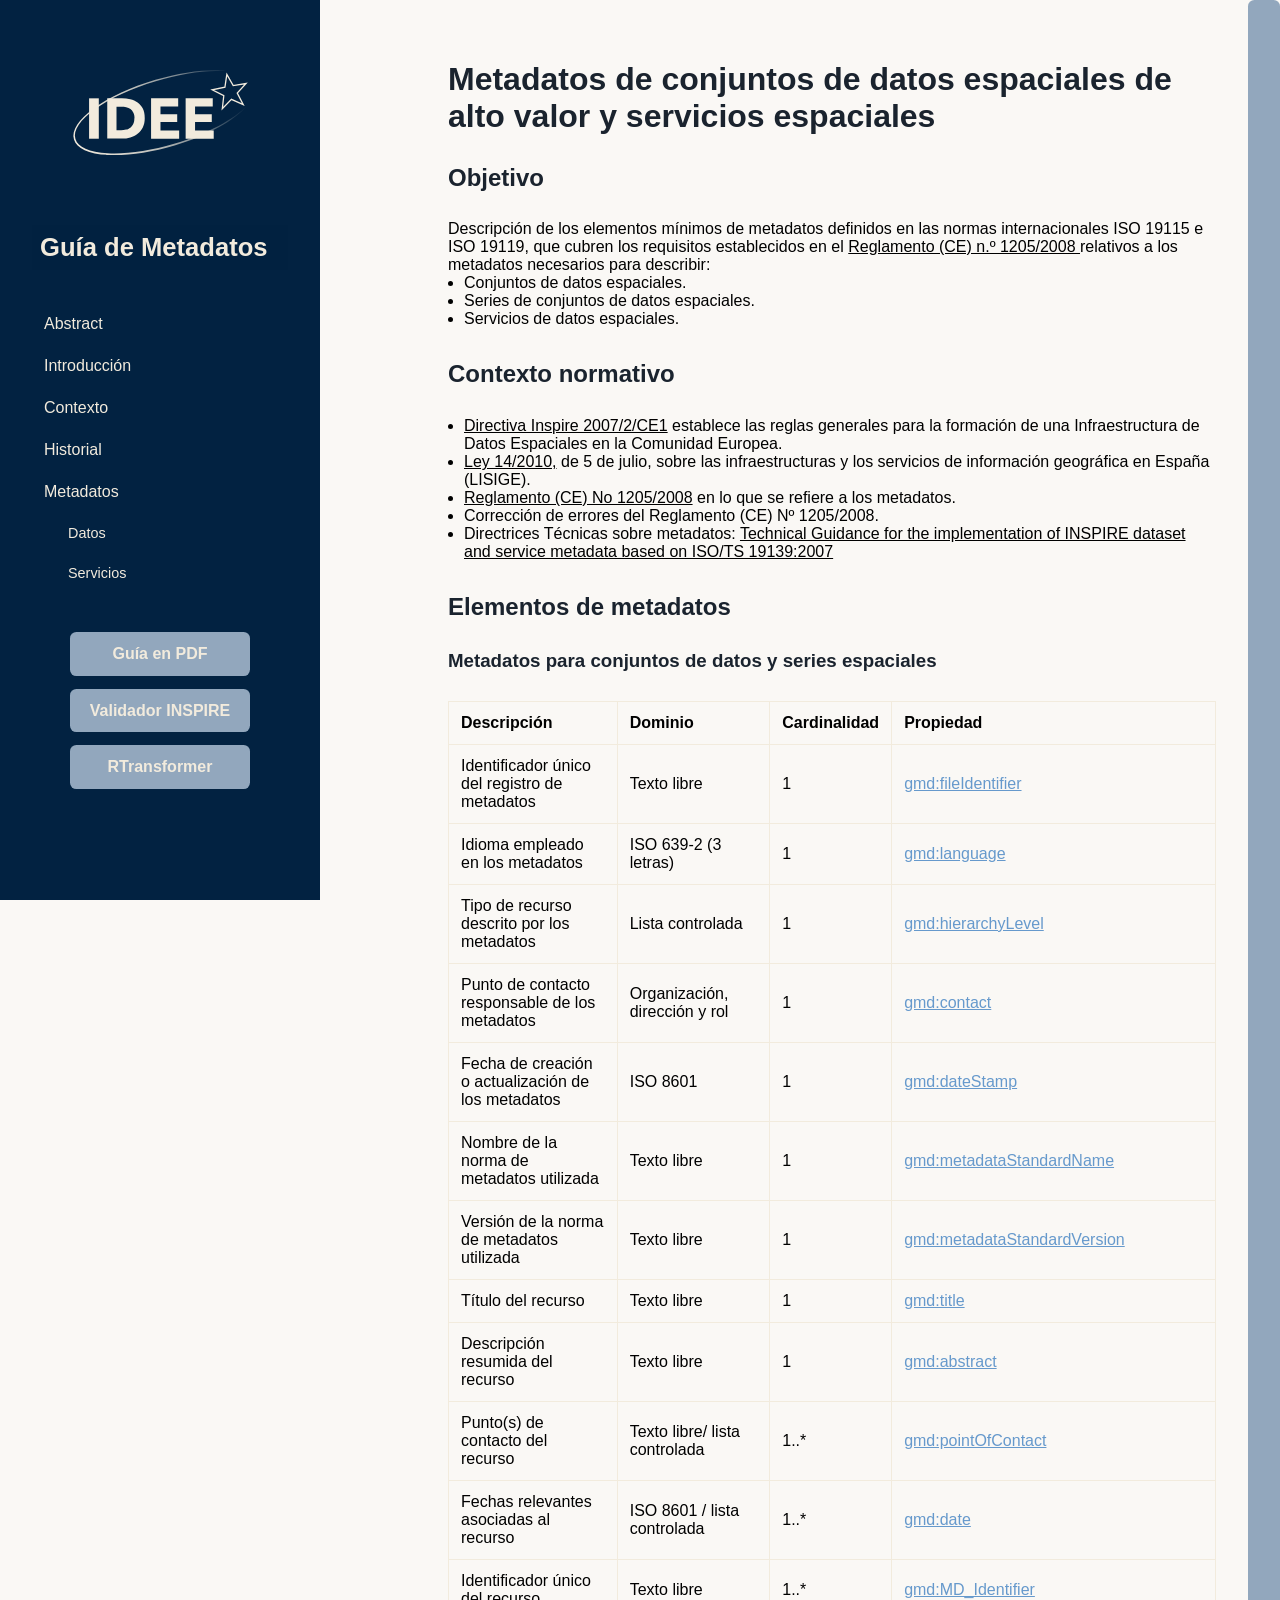
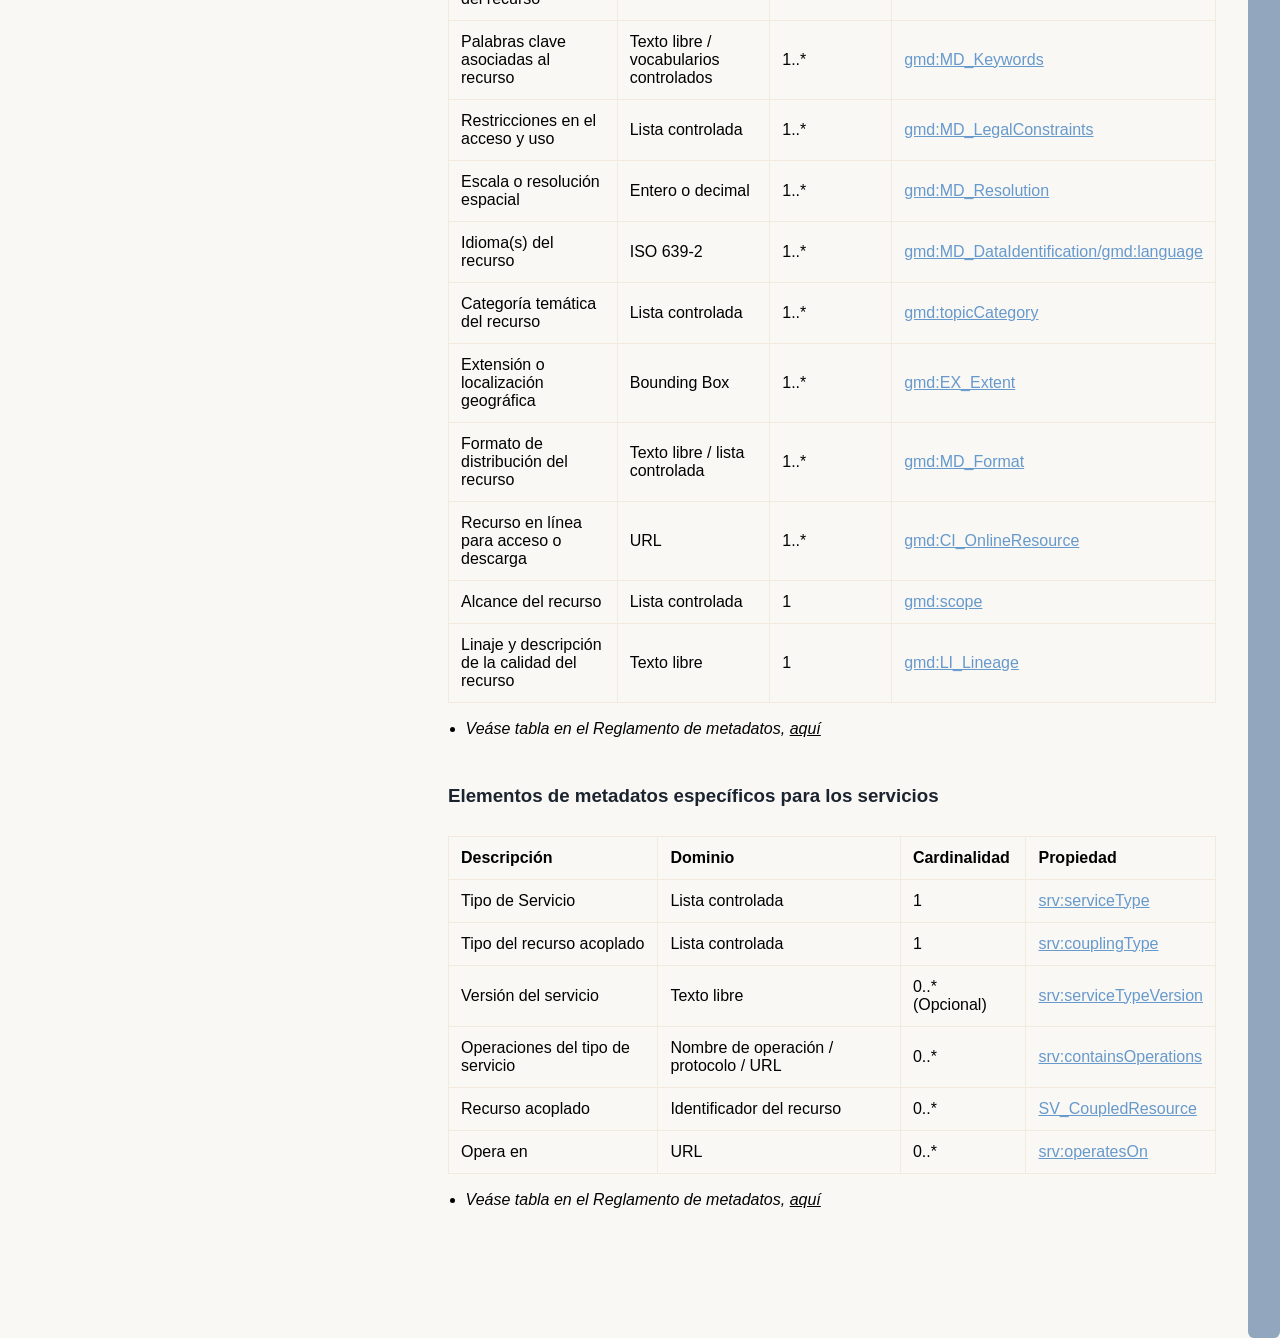
==== commit 190aeb57: "Correción errores" ====
--- a/index.html
+++ b/index.html
@@ -565,7 +565,7 @@
 		</tr>
 	</p>
     <p><strong>Ejemplo:</strong>
-		<pre><code>
+		<pre><code class="ejemplos">
 			<pre><code>
 				&lt;gmd:pointOfContact&gt;
 					&lt;gmd:CI_ResponsibleParty&gt;
@@ -610,7 +610,7 @@
 		</tr>
 	</p>
     <p><strong>Ejemplo:</strong>
-		<pre><code>
+		<pre><code class="ejemplos">
 			&lt;gmd:date&gt;
 				&lt;gmd:CI_Date&gt;
 					&lt;gmd:date&gt;
@@ -642,7 +642,7 @@
 		</tr>
 	</p>
     <p><strong>Ejemplo:</strong>
-		<pre><code>
+		<pre><code class="ejemplos">
 			&lt;gmd:identifier&gt;
 				&lt;gmd:MD_Identifier&gt;
 					&lt;gmd:code&gt;
@@ -674,7 +674,7 @@
 		</tr>
 	</p>
     <p><strong>Ejemplo:</strong>
-		<pre><code>
+		<pre><code class="ejemplos">
 			&lt;gmd:descriptiveKeywords&gt;
 				&lt;gmd:MD_Keywords&gt;
 					&lt;gmd:keyword&gt;
@@ -716,7 +716,7 @@
 		</tr>
 	</p>
     <p><strong>Ejemplo:</strong>
-		<pre><code>
+		<pre><code class="ejemplos">
 			&lt;gmd:resourceConstraints&gt;
 				&lt;gmd:MD_LegalConstraints&gt;
 					&lt;gmd:accessConstraints&gt;
@@ -757,7 +757,7 @@
 		</tr>
 	</p>
     <p><strong>Ejemplo de escala:</strong>
-		<pre><code>
+		<pre><code class="ejemplos">
 			&lt;gmd:spatialResolution&gt;
 				&lt;gmd:MD_Resolution&gt;
 					&lt;gmd:equivalentScale&gt;
@@ -796,7 +796,7 @@
 		</tr>
 	</p>
     <p><strong>Ejemplo:</strong>
-		<pre><code>
+		<pre><code class="ejemplos">
 			&lt;gmd:language&gt;
 				&lt;gmd:LanguageCode codeList="http://www.loc.gov/standards/iso639-2/" codeListValue="spa"&gt;Español&lt;/gmd:LanguageCode&gt;
 			&lt;/gmd:language&gt;
@@ -816,7 +816,7 @@
 		</tr>
 	</p>
     <p><strong>Ejemplo:</strong>
-		<pre><code>
+		<pre><code class="ejemplos">
 			&lt;gmd:topicCategory&gt;
 				&lt;gmd:MD_TopicCategoryCode&gt;boundaries&lt;/gmd:MD_TopicCategoryCode&gt;
 			&lt;/gmd:topicCategory&gt;
@@ -836,7 +836,7 @@
 		</tr>
 	</p>
     <p><strong>Ejemplo:</strong>
-		<pre><code>
+		<pre><code class="ejemplos">
 			&lt;gmd:extent&gt;
 				&lt;gmd:EX_Extent&gt;
 					&lt;gmd:description&gt;
@@ -878,7 +878,7 @@
 		</tr>
 	</p>
     <p><strong>Ejemplo:</strong>
-		<pre><code>
+		<pre><code class="ejemplos">
 			&lt;gmd:distributionFormat&gt;
 				&lt;gmd:MD_Format&gt;
 					&lt;gmd:name&gt;
@@ -908,7 +908,7 @@
 		</tr>
 	</p>
     <p><strong>Ejemplo:</strong>
-		<pre><code>
+		<pre><code class="ejemplos">
 			&lt;gmd:distributionFormat&gt;
 				&lt;gmd:MD_Format&gt;
 					&lt;gmd:name&gt;
@@ -943,7 +943,7 @@
 		</tr>
 	</p>
     <p><strong>Ejemplo:</strong>
-		<pre><code>
+		<pre><code class="ejemplos">
 			&lt;gmd:onLine&gt;
 				&lt;gmd:CI_OnlineResource&gt;
 					&lt;gmd:linkage&gt;
@@ -971,7 +971,7 @@
 <div id="modalscope" class="modal">
   <div class="modal-content">
     <span class="close" onclick="closeModal('modalscope')">&times;</span>
-    <h2>gmd:MD_Format</h2>
+    <h2>gmd:scope</h2>
     <p><strong>Ruta: </strong>MD_metadata/gmd:dataQualityInfo/gmd:DQ_DataQuality/gmd:scope/gmd:DQ_Scope</p>
     <p><strong>Descripción: Alcance</strong>
 		<tr>
@@ -980,7 +980,7 @@
 		</tr>
 	</p>
     <p><strong>Ejemplo:</strong>
-		<pre><code>
+		<pre><code class="ejemplos">
 			&lt;gmd:scope&gt;
 				&lt;gmd:DQ_Scope&gt;
 					&lt;gmd:level&gt;
@@ -1018,7 +1018,7 @@
 		</tr>
 	</p>
     <p><strong>Ejemplo:</strong>
-		<pre><code>
+		<pre><code class="ejemplos">
 			&lt;gmd:referenceSystemInfo&gt;
 				&lt;gmd:MD_ReferenceSystem&gt;
 					&lt;gmd:referenceSystemIdentifier&gt;
@@ -1048,7 +1048,7 @@
 		</tr>
 	</p>
     <p><strong>Ejemplo:</strong>
-		<pre><code>
+		<pre><code class="ejemplos">
 			&lt;gmd:distributionFormat&gt;
 				&lt;gmd:MD_Format&gt;
 					&lt;gmd:name&gt;
@@ -1092,7 +1092,7 @@
 		</tr>
 	</p>
     <p><strong>Ejemplo:</strong>
-		<pre><code>
+		<pre><code class="ejemplos">
 			&lt;srv:serviceType&gt;
 				&lt;gco:LocalName codeSpace="http://inspire.ec.europa.eu/metadata-codelist/SpatialDataServiceType"&gt;
 					<span class="highlight">view</span>
@@ -1114,7 +1114,7 @@
 		</tr>
 	</p>
     <p><strong>Ejemplo:</strong>
-		<pre><code>
+		<pre><code class="ejemplos">
 			&lt;srv:couplingType&gt;
 				&lt;srv:SV_CouplingType 
 					codeList="https://standards.iso.org/iso/19139/resources/gmxCodelists.xml#SV_CouplingType" 
@@ -1150,7 +1150,7 @@
 		</tr>
 	</p>
     <p><strong>Ejemplo:</strong>
-		<pre><code>
+		<pre><code class="ejemplos">
 			&lt;srv:connectPoint&gt;
 				&lt;gmd:CI_OnlineResource&gt;
 					&lt;gmd:linkage&gt;
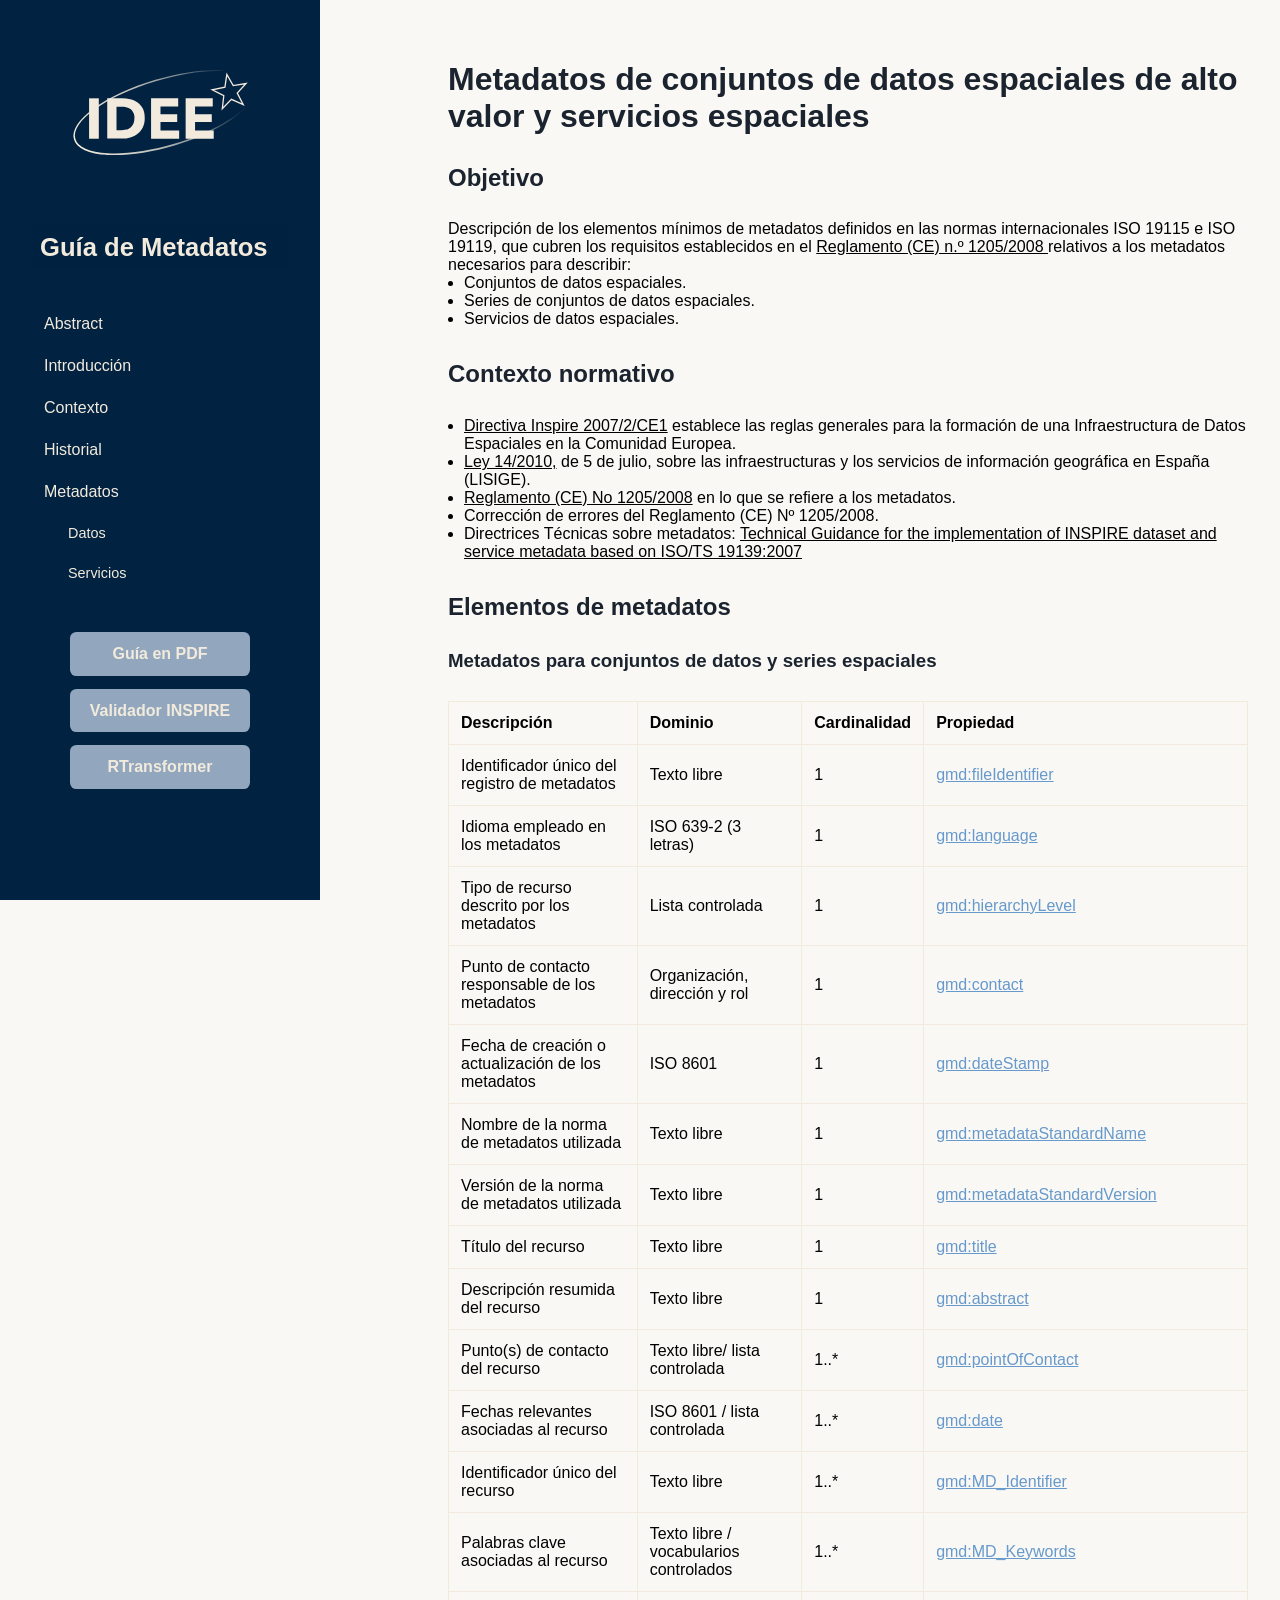
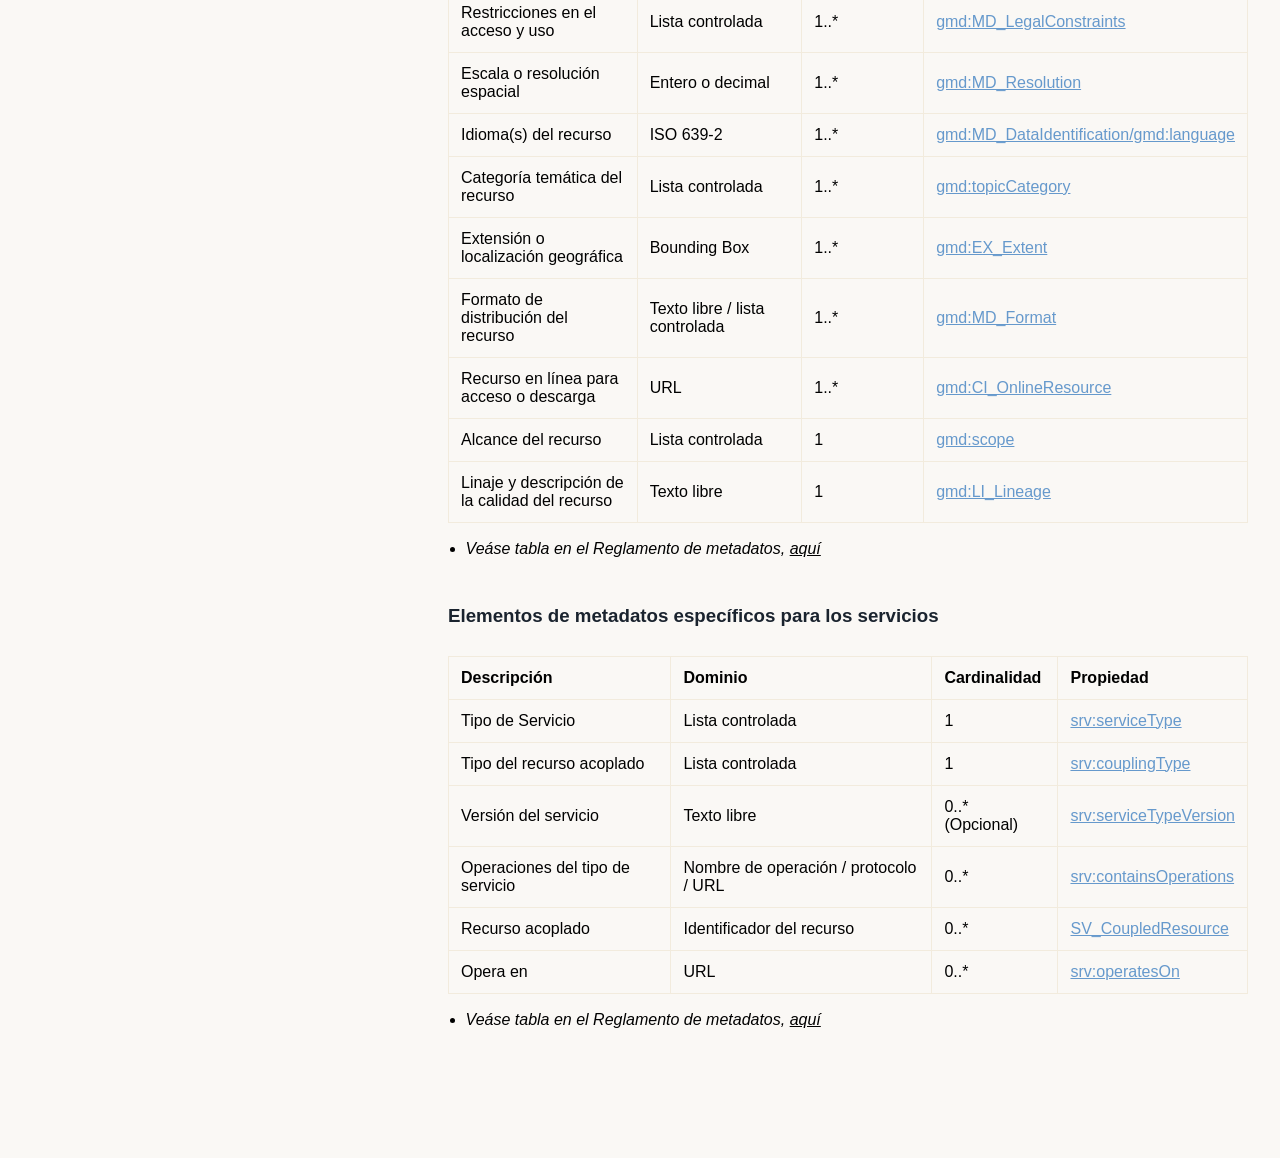
==== commit 28108521: "Cambios estilo" ====
--- a/index.html
+++ b/index.html
@@ -328,9 +328,9 @@
 	</p>
     <p><strong>Ejemplo:</strong>
 		<pre><code class="ejemplos">
-			gmd:fileIdentifier&gt;
-				  &lt;gco:CharacterString>spaignLLM&lt;/gco:CharacterString&gt;
-			gmd:fileIdentifier&gt;
+&lt;gmd:fileIdentifier&gt;
+	&lt;gco:CharacterString>spaignLLM&lt;/gco:CharacterString&gt;
+&lt;gmd:fileIdentifier&gt;
 		</code></pre>
 	</p>
   </div>
@@ -351,9 +351,9 @@
     <p><strong>Ejemplo:</strong>«español» se seleccionaría «spa»</p>
 	<div class="modal-example">
 			<pre><code class="ejemplos">
-				&lt;gmd:language&gt;
-					&lt;gmd:LanguageCode codeList="http://www.loc.gov/standards/iso639-2/" codeListValue="spa">Español&lt;/gmd:LanguageCode&gt;
-				&lt;/gmd:language&gt;
+&lt;gmd:language&gt;
+	&lt;gmd:LanguageCode codeList="http://www.loc.gov/standards/iso639-2/" codeListValue="spa">Español&lt;/gmd:LanguageCode&gt;
+&lt;/gmd:language&gt;
 			</code></pre>
 	</div>
   </div>
@@ -373,10 +373,9 @@
 	</p>
     <p><strong>Ejemplo:</strong>
 		<pre><code class="ejemplos">
-			&lt;gmd:characterSet&gt;
-				  &lt;gmd:MD_CharacterSetCode codeList="https://standards.iso.org/iso/19139/resources/gmxCodelists.xml#MD_CharacterSetCode"
-                                     codeListValue="utf8"/&gt;
-			&lt;/gmd:characterSet&gt;
+&lt;gmd:characterSet&gt;
+	&lt;gmd:MD_CharacterSetCode codeList="https://standards.iso.org/iso/19139/resources/gmxCodelists.xml#MD_CharacterSetCode" codeListValue="utf8"/&gt;
+&lt;/gmd:characterSet&gt;
 		</code></pre>
 	</p>
   </div>
@@ -394,10 +393,9 @@
 	</p>
     <p><strong>Ejemplo:</strong>
 		<pre><code class="ejemplos">
-			&lt;gmd:hierarchyLevel&gt;
-				  &lt;gmd:MD_ScopeCode codeList="http://standards.iso.org/iso/19139/resources/gmxCodelists.xml#MD_ScopeCode"
-                        codeListValue="dataset"&gt;Conjunto de datos&lt;/gmd:MD_ScopeCode&gt;
-			&lt;/gmd:hierarchyLevel&gt;
+&lt;gmd:hierarchyLevel&gt;
+	&lt;gmd:MD_ScopeCode codeList="http://standards.iso.org/iso/19139/resources/gmxCodelists.xml#MD_ScopeCode" codeListValue="dataset"&gt;Conjunto de datos&lt;/gmd:MD_ScopeCode&gt;
+&lt;/gmd:hierarchyLevel&gt;
 		</code></pre>
 	</p>
   </div>
@@ -410,9 +408,9 @@
     <p><strong>Descripción: Organización responsable de la creación y el mantenimiento de los metadatos.</strong>
 		<tr>
 			<p>Mínima información:
-				<p>- Nombre de la organización (gmd:organisationName): texto libre.</p>
-				<p>- Dirección de correo electrónico de contacto (gmd:contactInfo/gmd:address): texto libre.</p>
-				<p>- Función (gmd:role/CI_RoleCode): lista controlada https://standards.iso.org/iso/19115/resources/Codelists/cat/codelists.xml#CI_RoleCode.</p>
+				<li> Nombre de la organización (gmd:organisationName): texto libre.</li>
+				<li> Dirección de correo electrónico de contacto (gmd:contactInfo/gmd:address): texto libre.</li>
+				<li> Función (gmd:role/CI_RoleCode): lista controlada https://standards.iso.org/iso/19115/resources/Codelists/cat/codelists.xml#CI_RoleCode.</li>
 			</p>
 			<p>Nota: Se revisa el valor de la lista controlada no el texto libre.En INSPIRE obligatorio rol "Punto de Contacto"</p>
 			<p>Nota: En INSPIRE obligatorio rol "Punto de Contacto".</p>
@@ -420,29 +418,27 @@
 	</p>
     <p><strong>Ejemplo:</strong>
 			<pre><code class="ejemplos">
-				&lt;gmd:contact&gt;
-					&lt;gmd:CI_ResponsibleParty&gt;
-						&lt;gmd:organisationName&gt;
-							&lt;gco:CharacterString&gt;Nombre Organización&lt;/gco:CharacterString&gt;
-						&lt;/gmd:organisationName&gt;
-						&lt;gmd:contactInfo&gt;
-							&lt;gmd:CI_Contact&gt;
-								&lt;gmd:address&gt;
-									&lt;gmd:CI_Address&gt;
-										&lt;gmd:electronicMailAddress&gt;
-											&lt;gco:CharacterString&gt;organizacion@contacto.es&lt;/gco:CharacterString&gt;
-										&lt;/gmd:electronicMailAddress&gt;
-									&lt;/gmd:CI_Address&gt;
-								&lt;/gmd:address&gt;
-							&lt;/gmd:CI_Contact&gt;
-						&lt;/gmd:contactInfo&gt;
-						&lt;gmd:role&gt;
-							&lt;gmd:CI_RoleCode 
-								codeList="https://standards.iso.org/iso/19139/resources/gmxCodelists.xml#CI_RoleCode"
-								codeListValue="pointOfContact"/&gt;
-						&lt;/gmd:role&gt;
-					&lt;/gmd:CI_ResponsibleParty&gt;
-				&lt;/gmd:contact&gt;
+&lt;gmd:contact&gt;
+	&lt;gmd:CI_ResponsibleParty&gt;
+		&lt;gmd:organisationName&gt;
+			&lt;gco:CharacterString&gt;Nombre Organización&lt;/gco:CharacterString&gt;
+		&lt;/gmd:organisationName&gt;
+		&lt;gmd:contactInfo&gt;
+			&lt;gmd:CI_Contact&gt;
+				&lt;gmd:address&gt;
+					&lt;gmd:CI_Address&gt;
+						&lt;gmd:electronicMailAddress&gt;
+							&lt;gco:CharacterString&gt;organizacion@contacto.es&lt;/gco:CharacterString&gt;
+						&lt;/gmd:electronicMailAddress&gt;
+					&lt;/gmd:CI_Address&gt;
+				&lt;/gmd:address&gt;
+			&lt;/gmd:CI_Contact&gt;
+		&lt;/gmd:contactInfo&gt;
+		&lt;gmd:role&gt;
+			&lt;gmd:CI_RoleCode codeList="https://standards.iso.org/iso/19139/resources/gmxCodelists.xml#CI_RoleCode" codeListValue="pointOfContact"/&gt;
+		&lt;/gmd:role&gt;
+	&lt;/gmd:CI_ResponsibleParty&gt;
+&lt;/gmd:contact&gt;
 		</code></pre>
 	</p>
   </div>
@@ -460,9 +456,9 @@
 	</p>
     <p><strong>Ejemplo:</strong>
 		<pre><code class="ejemplos">
-			&lt;gmd:dateStamp&gt;
-				&lt;gco:Date&gt;2025-11-21&lt;/gco:Date&gt;
-			&lt;/gmd:dateStamp&gt;
+&lt;gmd:dateStamp&gt;
+	&lt;gco:Date&gt;2025-11-21&lt;/gco:Date&gt;
+&lt;/gmd:dateStamp&gt;
 		</code></pre>
 	</p>
   </div>
@@ -470,7 +466,7 @@
 <div id="modalNormaMD" class="modal">
   <div class="modal-content">
     <span class="close" onclick="closeModal('modalNormaMD')">&times;</span>
-    <h2>gmd:dateStamp</h2>
+    <h2>gmd:metadataStandardName</h2>
 	<p><strong>Ruta: </strong>gmd:MD_Metadata/gmd:metadataStandardName</p>
     <p><strong>Descripción: Nombre de la norma de metadatos, incluido el nombre del perfil.</strong>
 		<tr>
@@ -480,9 +476,9 @@
 	</p>
     <p><strong>Ejemplo:</strong>
 		<pre><code class="ejemplos">
-			&lt;gmd:metadataStandardName&gt;
-				&lt;gco:CharacterString&gt;Reglamento (CE) Nº 1205/2008 de INSPIRE&lt;/gco:CharacterString&gt;
-			&lt;/gmd:metadataStandardName&gt;
+&lt;gmd:metadataStandardName&gt;
+	&lt;gco:CharacterString&gt;Reglamento (CE) Nº 1205/2008 de INSPIRE&lt;/gco:CharacterString&gt;
+&lt;/gmd:metadataStandardName&gt;
 		</code></pre>
 	</p>
   </div>
@@ -491,7 +487,7 @@
   <div class="modal-content">
     <span class="close" onclick="closeModal('modalVersionMD')">&times;</span>
     <h2>gmd:metadataStandardVersion</h2>
-	<p><strong>Ruta: </strong>gmd:MD_Metadata/gmd:metadataStandardName</p>
+	<p><strong>Ruta: </strong>gmd:MD_Metadata/gmd:metadataStandardVersion</p>
     <p><strong>Descripción: Versión de la norma de metadatos.</strong>
 		<tr>
 			<p>El CNIG usa TG 2.0 que indica la última versión de Techical Guidelines de INSPIRE.</p>
@@ -499,9 +495,9 @@
 	</p>
     <p><strong>Ejemplo:</strong>
 		<pre><code class="ejemplos">
-			&lt;gmd:metadataStandardVersion&gt;
-				&lt;gco:CharacterString&gt;TG 2.0&lt;/gco:CharacterString&gt;
-			&lt;/gmd:metadataStandardVersion&gt;
+&lt;gmd:metadataStandardVersion&gt;
+	&lt;gco:CharacterString&gt;TG 2.0&lt;/gco:CharacterString&gt;
+&lt;/gmd:metadataStandardVersion&gt;
 		</code></pre>
 	</p>
   </div>
@@ -519,9 +515,9 @@
 	</p>
     <p><strong>Ejemplo:</strong>
 		<pre><code class="ejemplos">
-			&lt;gmd:title&gt;
-				&lt;gco:CharacterString&gt;Divisiones Administrativas de España&lt;/gco:CharacterString&gt;
-			&lt;/gmd:title&gt;
+&lt;gmd:title&gt;
+	&lt;gco:CharacterString&gt;Divisiones Administrativas de España&lt;/gco:CharacterString&gt;
+&lt;/gmd:title&gt;
 		</code></pre>
 	</p>
   </div>
@@ -540,11 +536,11 @@
 	</p>
     <p><strong>Ejemplo:</strong>
 		<pre><code class="ejemplos">
-			&lt;gmd:abstract&gt;
-				&lt;gco:CharacterString&gt;
-					Elementos de hidrografía de Asturias compuesto de aguas físicas, tanto naturales como artificiales (cuencas hidrográficas, cursos de agua, lagos, lagunas y embalses, así como algunas construcciones asociadas a la red hidrográfica y puntos de interés hídrico (construcciones hidrográficas)).
-				&lt;/gco:CharacterString&gt;
-			&lt;/gmd:abstract&gt;
+&lt;gmd:abstract&gt;
+	&lt;gco:CharacterString&gt;
+		Elementos de hidrografía de Asturias compuesto de aguas físicas, tanto naturales como artificiales (cuencas hidrográficas, cursos de agua, lagos, lagunas y embalses, así como algunas construcciones asociadas a la red hidrográfica y puntos de interés hídrico (construcciones hidrográficas)).
+	&lt;/gco:CharacterString&gt;
+&lt;/gmd:abstract&gt;
 		</code></pre>
 	</p>
   </div>
@@ -566,30 +562,29 @@
 	</p>
     <p><strong>Ejemplo:</strong>
 		<pre><code class="ejemplos">
-			<pre><code>
-				&lt;gmd:pointOfContact&gt;
-					&lt;gmd:CI_ResponsibleParty&gt;
-						&lt;gmd:organisationName&gt;
-							&lt;gco:CharacterString&gt;Nombre Organización&lt;/gco:CharacterString&gt;
-						&lt;/gmd:organisationName&gt;
-						&lt;gmd:contactInfo&gt;
-							&lt;gmd:CI_Contact&gt;
-								&lt;gmd:address&gt;
-									&lt;gmd:CI_Address&gt;
-										&lt;gmd:electronicMailAddress&gt;
-											&lt;gco:CharacterString&gt;organizacion@contacto.es&lt;/gco:CharacterString&gt;
-										&lt;/gmd:electronicMailAddress&gt;
-									&lt;/gmd:CI_Address&gt;
-								&lt;/gmd:address&gt;
-							&lt;/gmd:CI_Contact&gt;
-						&lt;/gmd:contactInfo&gt;
-						&lt;gmd:role&gt;
-							&lt;gmd:CI_RoleCode 
-								codeList="https://standards.iso.org/iso/19139/resources/gmxCodelists.xml#CI_RoleCode"
-								codeListValue="pointOfContact"/&gt;
-						&lt;/gmd:role&gt;
-					&lt;/gmd:CI_ResponsibleParty&gt;
-				&lt;/gmd:pointOfContact&gt;
+&lt;gmd:pointOfContact&gt;
+	&lt;gmd:CI_ResponsibleParty&gt;
+		&lt;gmd:organisationName&gt;
+			&lt;gco:CharacterString&gt;Nombre Organización&lt;/gco:CharacterString&gt;
+		&lt;/gmd:organisationName&gt;
+		&lt;gmd:contactInfo&gt;
+			&lt;gmd:CI_Contact&gt;
+				&lt;gmd:address&gt;
+					&lt;gmd:CI_Address&gt;
+						&lt;gmd:electronicMailAddress&gt;
+							&lt;gco:CharacterString&gt;organizacion@contacto.es&lt;/gco:CharacterString&gt;
+						&lt;/gmd:electronicMailAddress&gt;
+					&lt;/gmd:CI_Address&gt;
+				&lt;/gmd:address&gt;
+			&lt;/gmd:CI_Contact&gt;
+		&lt;/gmd:contactInfo&gt;
+		&lt;gmd:role&gt;
+			&lt;gmd:CI_RoleCode 
+				codeList="https://standards.iso.org/iso/19139/resources/gmxCodelists.xml#CI_RoleCode"
+				codeListValue="pointOfContact"/&gt;
+		&lt;/gmd:role&gt;
+	&lt;/gmd:CI_ResponsibleParty&gt;
+&lt;/gmd:pointOfContact&gt;
 		</code></pre>
 	</p>
   </div>
@@ -611,18 +606,18 @@
 	</p>
     <p><strong>Ejemplo:</strong>
 		<pre><code class="ejemplos">
-			&lt;gmd:date&gt;
-				&lt;gmd:CI_Date&gt;
-					&lt;gmd:date&gt;
-						&lt;gco:Date&gt;2012-01-01&lt;/gco:Date&gt;
-					&lt;/gmd:date&gt;
-					&lt;gmd:dateType&gt;
-						&lt;gmd:CI_DateTypeCode 
-							codeList="http://standards.iso.org/iso/19139/resources/gmxCodelists.xml#CI_DateTypeCode"
-							codeListValue="creation"/&gt;
-					&lt;/gmd:dateType&gt;
-				&lt;/gmd:CI_Date&gt;
-			&lt;/gmd:date&gt;
+&lt;gmd:date&gt;
+	&lt;gmd:CI_Date&gt;
+		&lt;gmd:date&gt;
+			&lt;gco:Date&gt;2012-01-01&lt;/gco:Date&gt;
+		&lt;/gmd:date&gt;
+		&lt;gmd:dateType&gt;
+			&lt;gmd:CI_DateTypeCode 
+				codeList="http://standards.iso.org/iso/19139/resources/gmxCodelists.xml#CI_DateTypeCode"
+				codeListValue="creation"/&gt;
+		&lt;/gmd:dateType&gt;
+	&lt;/gmd:CI_Date&gt;
+&lt;/gmd:date&gt;
 		</code></pre>
 	</p>
   </div>
@@ -643,16 +638,16 @@
 	</p>
     <p><strong>Ejemplo:</strong>
 		<pre><code class="ejemplos">
-			&lt;gmd:identifier&gt;
-				&lt;gmd:MD_Identifier&gt;
-					&lt;gmd:code&gt;
-						&lt;gco:CharacterString&gt;BDLJE&lt;/gco:CharacterString&gt;
-					&lt;/gmd:code&gt;
-					&lt;gmd:codeSpace&gt;
-						&lt;gco:CharacterString&gt;IGN&lt;/gco:CharacterString&gt;
-					&lt;/gmd:codeSpace&gt;
-				&lt;/gmd:MD_Identifier&gt;
-			&lt;/gmd:identifier&gt;
+&lt;gmd:identifier&gt;
+	&lt;gmd:MD_Identifier&gt;
+		&lt;gmd:code&gt;
+			&lt;gco:CharacterString&gt;BDLJE&lt;/gco:CharacterString&gt;
+		&lt;/gmd:code&gt;
+		&lt;gmd:codeSpace&gt;
+			&lt;gco:CharacterString&gt;IGN&lt;/gco:CharacterString&gt;
+		&lt;/gmd:codeSpace&gt;
+	&lt;/gmd:MD_Identifier&gt;
+&lt;/gmd:identifier&gt;
 		</code></pre>
 	</p>
   </div>
@@ -675,31 +670,31 @@
 	</p>
     <p><strong>Ejemplo:</strong>
 		<pre><code class="ejemplos">
-			&lt;gmd:descriptiveKeywords&gt;
-				&lt;gmd:MD_Keywords&gt;
-					&lt;gmd:keyword&gt;
-						&lt;gmx:Anchor xlink:href="http://inspire.ec.europa.eu/theme/au"&gt;Unidades administrativas&lt;/gmx:Anchor&gt;
-					&lt;/gmd:keyword&gt;
-					&lt;gmd:thesaurusName&gt;
-						&lt;gmd:CI_Citation&gt;
-							&lt;gmd:title&gt;
-								&lt;gmx:Anchor xlink:href="https://www.eionet.europa.eu/gemet/inspire_themes"&gt;GEMET - INSPIRE themes, version 1.0&lt;/gmx:Anchor&gt;
-							&lt;/gmd:title&gt;
-							&lt;gmd:date&gt;
-								&lt;gmd:CI_Date&gt;
-									&lt;gmd:date&gt;
-										&lt;gco:Date&gt;2008-06-01&lt;/gco:Date&gt;
-									&lt;/gmd:date&gt;
-									&lt;gmd:dateType&gt;
-										&lt;gmd:CI_DateTypeCode codeList="http://standards.iso.org/iso/19139/resources/gmxCodelists.xml#CI_DateTypeCode"
-															 codeListValue="publication"&gt;publication&lt;/gmd:CI_DateTypeCode&gt;
-									&lt;/gmd:dateType&gt;
-								&lt;/gmd:CI_Date&gt;
-							&lt;/gmd:date&gt;
-						&lt;/gmd:CI_Citation&gt;
-					&lt;/gmd:thesaurusName&gt;
-				&lt;/gmd:MD_Keywords&gt;
-			&lt;/gmd:descriptiveKeywords&gt;
+&lt;gmd:descriptiveKeywords&gt;
+	&lt;gmd:MD_Keywords&gt;
+		&lt;gmd:keyword&gt;
+			&lt;gmx:Anchor xlink:href="http://inspire.ec.europa.eu/theme/au"&gt;Unidades administrativas&lt;/gmx:Anchor&gt;
+		&lt;/gmd:keyword&gt;
+		&lt;gmd:thesaurusName&gt;
+			&lt;gmd:CI_Citation&gt;
+				&lt;gmd:title&gt;
+					&lt;gmx:Anchor xlink:href="https://www.eionet.europa.eu/gemet/inspire_themes"&gt;GEMET - INSPIRE themes, version 1.0&lt;/gmx:Anchor&gt;
+				&lt;/gmd:title&gt;
+				&lt;gmd:date&gt;
+					&lt;gmd:CI_Date&gt;
+						&lt;gmd:date&gt;
+							&lt;gco:Date&gt;2008-06-01&lt;/gco:Date&gt;
+						&lt;/gmd:date&gt;
+						&lt;gmd:dateType&gt;
+							&lt;gmd:CI_DateTypeCode codeList="http://standards.iso.org/iso/19139/resources/gmxCodelists.xml#CI_DateTypeCode"
+													codeListValue="publication"&gt;publication&lt;/gmd:CI_DateTypeCode&gt;
+						&lt;/gmd:dateType&gt;
+					&lt;/gmd:CI_Date&gt;
+				&lt;/gmd:date&gt;
+			&lt;/gmd:CI_Citation&gt;
+		&lt;/gmd:thesaurusName&gt;
+	&lt;/gmd:MD_Keywords&gt;
+&lt;/gmd:descriptiveKeywords&gt;
 		</code></pre>
 	</p>
   </div>
@@ -707,7 +702,7 @@
 <div id="modalRestrictions" class="modal">
   <div class="modal-content">
     <span class="close" onclick="closeModal('modalRestrictions')">&times;</span>
-    <h2>gmd:abstract</h2>
+    <h2>gmd:MD_LegalConstraints</h2>
     <p><strong>Ruta: </strong>MD_metadata/gmd:identificationInfo/gmd:MD_DataIdentification/gmd:resourceConstraints/gmd:MD_LegalConstraints</p>
     <p><strong>Descripción: Restricciones en el acceso y uso del recurso.</strong>
 		<tr>
@@ -717,31 +712,31 @@
 	</p>
     <p><strong>Ejemplo:</strong>
 		<pre><code class="ejemplos">
-			&lt;gmd:resourceConstraints&gt;
-				&lt;gmd:MD_LegalConstraints&gt;
-					&lt;gmd:accessConstraints&gt;
-						&lt;gmd:MD_RestrictionCode codeList="http://standards.iso.org/iso/19139/resources/gmxCodelists.xml#MD_RestrictionCode"
-												  codeListValue="otherRestrictions"/&gt;
-					&lt;/gmd:accessConstraints&gt;
-					&lt;gmd:otherConstraints&gt;
-						&lt;gmx:Anchor xlink:href="http://inspire.ec.europa.eu/metadata-codelist/LimitationsOnPublicAccess/noLimitations"&gt;Sin limitaciones al acceso público.&lt;/gmx:Anchor&gt;
-					&lt;/gmd:otherConstraints&gt;
-				&lt;/gmd:MD_LegalConstraints&gt;
-			&lt;/gmd:resourceConstraints&gt;
-			&lt;gmd:resourceConstraints&gt;
-				&lt;gmd:MD_LegalConstraints&gt;
-					&lt;gmd:useConstraints&gt;
-						&lt;gmd:MD_RestrictionCode codeList="http://standards.iso.org/iso/19139/resources/gmxCodelists.xml#MD_RestrictionCode"
-												  codeListValue="otherRestrictions"/&gt;
-					&lt;/gmd:useConstraints&gt;
-					&lt;gmd:otherConstraints&gt;
-						&lt;gmx:Anchor xlink:href="http://inspire.ec.europa.eu/metadata-codelist/ConditionsApplyingToAccessAndUse/noConditionsApply"&gt;No se aplican condiciones de acceso y uso.&lt;/gmx:Anchor&gt;
-					&lt;/gmd:otherConstraints&gt;
-					&lt;gmd:otherConstraints&gt;
-						&lt;gmx:Anchor xlink:href="https://creativecommons.org/licenses/by/4.0/"&gt;CC-BY 4.0&lt;/gmx:Anchor&gt;
-					&lt;/gmd:otherConstraints&gt;
-				&lt;/gmd:MD_LegalConstraints&gt;
-			&lt;/gmd:resourceConstraints&gt;
+&lt;gmd:resourceConstraints&gt;
+	&lt;gmd:MD_LegalConstraints&gt;
+		&lt;gmd:accessConstraints&gt;
+			&lt;gmd:MD_RestrictionCode codeList="http://standards.iso.org/iso/19139/resources/gmxCodelists.xml#MD_RestrictionCode"
+										codeListValue="otherRestrictions"/&gt;
+		&lt;/gmd:accessConstraints&gt;
+		&lt;gmd:otherConstraints&gt;
+			&lt;gmx:Anchor xlink:href="http://inspire.ec.europa.eu/metadata-codelist/LimitationsOnPublicAccess/noLimitations"&gt;Sin limitaciones al acceso público.&lt;/gmx:Anchor&gt;
+		&lt;/gmd:otherConstraints&gt;
+	&lt;/gmd:MD_LegalConstraints&gt;
+&lt;/gmd:resourceConstraints&gt;
+&lt;gmd:resourceConstraints&gt;
+	&lt;gmd:MD_LegalConstraints&gt;
+		&lt;gmd:useConstraints&gt;
+			&lt;gmd:MD_RestrictionCode codeList="http://standards.iso.org/iso/19139/resources/gmxCodelists.xml#MD_RestrictionCode"
+										codeListValue="otherRestrictions"/&gt;
+		&lt;/gmd:useConstraints&gt;
+		&lt;gmd:otherConstraints&gt;
+			&lt;gmx:Anchor xlink:href="http://inspire.ec.europa.eu/metadata-codelist/ConditionsApplyingToAccessAndUse/noConditionsApply"&gt;No se aplican condiciones de acceso y uso.&lt;/gmx:Anchor&gt;
+		&lt;/gmd:otherConstraints&gt;
+		&lt;gmd:otherConstraints&gt;
+			&lt;gmx:Anchor xlink:href="https://creativecommons.org/licenses/by/4.0/"&gt;CC-BY 4.0&lt;/gmx:Anchor&gt;
+		&lt;/gmd:otherConstraints&gt;
+	&lt;/gmd:MD_LegalConstraints&gt;
+&lt;/gmd:resourceConstraints&gt;
 		</code></pre>
 	</p>
   </div>
@@ -758,28 +753,28 @@
 	</p>
     <p><strong>Ejemplo de escala:</strong>
 		<pre><code class="ejemplos">
-			&lt;gmd:spatialResolution&gt;
-				&lt;gmd:MD_Resolution&gt;
-					&lt;gmd:equivalentScale&gt;
-						&lt;gmd:MD_RepresentativeFraction&gt;
-							&lt;gmd:denominator&gt;
-								&lt;gco:Integer&gt;25000&lt;/gco:Integer&gt;
-							&lt;/gmd:denominator&gt;
-						&lt;/gmd:MD_RepresentativeFraction&gt;
-					&lt;/gmd:equivalentScale&gt;
-				&lt;/gmd:MD_Resolution&gt;
-			&lt;/gmd:spatialResolution&gt;
+&lt;gmd:spatialResolution&gt;
+	&lt;gmd:MD_Resolution&gt;
+		&lt;gmd:equivalentScale&gt;
+			&lt;gmd:MD_RepresentativeFraction&gt;
+				&lt;gmd:denominator&gt;
+					&lt;gco:Integer&gt;25000&lt;/gco:Integer&gt;
+				&lt;/gmd:denominator&gt;
+			&lt;/gmd:MD_RepresentativeFraction&gt;
+		&lt;/gmd:equivalentScale&gt;
+	&lt;/gmd:MD_Resolution&gt;
+&lt;/gmd:spatialResolution&gt;
 		</code></pre>
 	</p>
 	<p><strong>Ejemplo de resolución:</strong>
-		<pre><code>
-			&lt;gmd:spatialResolution&gt;
-				&lt;gmd:MD_Resolution&gt;
-					&lt;gmd:distance&gt;	
-						&lt;gco:Distance uom="metros"&gt;0.25&lt;/gco:Distance&gt;
-					&lt;/gmd:distance&gt;
-				&lt;/gmd:MD_Resolution&gt;
-			&lt;/gmd:spatialResolution&gt;
+		<pre><code class="ejemplos">
+&lt;gmd:spatialResolution&gt;
+	&lt;gmd:MD_Resolution&gt;
+		&lt;gmd:distance&gt;	
+			&lt;gco:Distance uom="metros"&gt;0.25&lt;/gco:Distance&gt;
+		&lt;/gmd:distance&gt;
+	&lt;/gmd:MD_Resolution&gt;
+&lt;/gmd:spatialResolution&gt;
 		</code></pre>
 	</p>
   </div>
@@ -797,9 +792,9 @@
 	</p>
     <p><strong>Ejemplo:</strong>
 		<pre><code class="ejemplos">
-			&lt;gmd:language&gt;
-				&lt;gmd:LanguageCode codeList="http://www.loc.gov/standards/iso639-2/" codeListValue="spa"&gt;Español&lt;/gmd:LanguageCode&gt;
-			&lt;/gmd:language&gt;
+&lt;gmd:language&gt;
+	&lt;gmd:LanguageCode codeList="http://www.loc.gov/standards/iso639-2/" codeListValue="spa"&gt;Español&lt;/gmd:LanguageCode&gt;
+&lt;/gmd:language&gt;
 		</code></pre>
 	</p>
   </div>
@@ -817,9 +812,9 @@
 	</p>
     <p><strong>Ejemplo:</strong>
 		<pre><code class="ejemplos">
-			&lt;gmd:topicCategory&gt;
-				&lt;gmd:MD_TopicCategoryCode&gt;boundaries&lt;/gmd:MD_TopicCategoryCode&gt;
-			&lt;/gmd:topicCategory&gt;
+&lt;gmd:topicCategory&gt;
+	&lt;gmd:MD_TopicCategoryCode&gt;boundaries&lt;/gmd:MD_TopicCategoryCode&gt;
+&lt;/gmd:topicCategory&gt;
 		</code></pre>
 	</p>
   </div>
@@ -837,31 +832,31 @@
 	</p>
     <p><strong>Ejemplo:</strong>
 		<pre><code class="ejemplos">
-			&lt;gmd:extent&gt;
-				&lt;gmd:EX_Extent&gt;
-					&lt;gmd:description&gt;
-						&lt;gco:CharacterString&gt;Península Ibérica, Illes Balears, Canarias, Ceuta y Melilla&lt;/gco:CharacterString&gt;
-					&lt;/gmd:description&gt;
-					&lt;gmd:geographicElement&gt;
-						&lt;gmd:EX_GeographicBoundingBox&gt;
-							&lt;gmd:westBoundLongitude&gt;
-								&lt;gco:Decimal&gt;-19.00&lt;/gco:Decimal&gt;
-							&lt;/gmd:westBoundLongitude&gt;
-							&lt;gmd:eastBoundLongitude&gt;
-								&lt;gco:Decimal&gt;4.30&lt;/gco:Decimal&gt;
-							&lt;/gmd:eastBoundLongitude&gt;
-							&lt;gmd:southBoundLatitude&gt;
-								&lt;gco:Decimal&gt;27.60&lt;/gco:Decimal&gt;
-							&lt;/gmd:southBoundLatitude&gt;
-							&lt;gmd:northBoundLatitude&gt;
-								&lt;gco:Decimal&gt;44.00&lt;/gco:Decimal&gt;
-							&lt;/gmd:northBoundLatitude&gt;
-						&lt;/gmd:EX_GeographicBoundingBox&gt;
-					&lt;/gmd:geographicElement&gt;
-					&lt;gmd:temporalElement gco:nilReason="missing"/&gt;
-					&lt;gmd:verticalElement gco:nilReason="missing"/&gt;
-				&lt;/gmd:EX_Extent&gt;
-			&lt;/gmd:extent&gt;
+&lt;gmd:extent&gt;
+	&lt;gmd:EX_Extent&gt;
+		&lt;gmd:description&gt;
+			&lt;gco:CharacterString&gt;Península Ibérica, Illes Balears, Canarias, Ceuta y Melilla&lt;/gco:CharacterString&gt;
+		&lt;/gmd:description&gt;
+		&lt;gmd:geographicElement&gt;
+			&lt;gmd:EX_GeographicBoundingBox&gt;
+				&lt;gmd:westBoundLongitude&gt;
+					&lt;gco:Decimal&gt;-19.00&lt;/gco:Decimal&gt;
+				&lt;/gmd:westBoundLongitude&gt;
+				&lt;gmd:eastBoundLongitude&gt;
+					&lt;gco:Decimal&gt;4.30&lt;/gco:Decimal&gt;
+				&lt;/gmd:eastBoundLongitude&gt;
+				&lt;gmd:southBoundLatitude&gt;
+					&lt;gco:Decimal&gt;27.60&lt;/gco:Decimal&gt;
+				&lt;/gmd:southBoundLatitude&gt;
+				&lt;gmd:northBoundLatitude&gt;
+					&lt;gco:Decimal&gt;44.00&lt;/gco:Decimal&gt;
+				&lt;/gmd:northBoundLatitude&gt;
+			&lt;/gmd:EX_GeographicBoundingBox&gt;
+		&lt;/gmd:geographicElement&gt;
+		&lt;gmd:temporalElement gco:nilReason="missing"/&gt;
+		&lt;gmd:verticalElement gco:nilReason="missing"/&gt;
+	&lt;/gmd:EX_Extent&gt;
+&lt;/gmd:extent&gt;
 		</code></pre>
 	</p>
   </div>
@@ -879,19 +874,19 @@
 	</p>
     <p><strong>Ejemplo:</strong>
 		<pre><code class="ejemplos">
-			&lt;gmd:distributionFormat&gt;
-				&lt;gmd:MD_Format&gt;
-					&lt;gmd:name&gt;
-						&lt;gmx:Anchor xlink:href="https://www.iana.org/assignments/media-types/application/gml+xml"&gt;GML&lt;/gmx:Anchor&gt;
-					&lt;/gmd:name&gt;
-					&lt;gmd:version&gt;
-						&lt;gco:CharacterString&gt;4.0&lt;/gco:CharacterString&gt;
-					&lt;/gmd:version&gt;
-					&lt;gmd:specification&gt;
-						&lt;gco:CharacterString&gt;Desconocida&lt;/gco:CharacterString&gt;
-					&lt;/gmd:specification&gt;
-				&lt;/gmd:MD_Format&gt;
-			&lt;/gmd:distributionFormat&gt;
+&lt;gmd:distributionFormat&gt;
+	&lt;gmd:MD_Format&gt;
+		&lt;gmd:name&gt;
+			&lt;gmx:Anchor xlink:href="https://www.iana.org/assignments/media-types/application/gml+xml"&gt;GML&lt;/gmx:Anchor&gt;
+		&lt;/gmd:name&gt;
+		&lt;gmd:version&gt;
+			&lt;gco:CharacterString&gt;4.0&lt;/gco:CharacterString&gt;
+		&lt;/gmd:version&gt;
+		&lt;gmd:specification&gt;
+			&lt;gco:CharacterString&gt;Desconocida&lt;/gco:CharacterString&gt;
+		&lt;/gmd:specification&gt;
+	&lt;/gmd:MD_Format&gt;
+&lt;/gmd:distributionFormat&gt;
 		</code></pre>
 	</p>
   </div>
@@ -909,19 +904,19 @@
 	</p>
     <p><strong>Ejemplo:</strong>
 		<pre><code class="ejemplos">
-			&lt;gmd:distributionFormat&gt;
-				&lt;gmd:MD_Format&gt;
-					&lt;gmd:name&gt;
-						&lt;gmx:Anchor xlink:href="https://www.iana.org/assignments/media-types/application/gml+xml"&gt;GML&lt;/gmx:Anchor&gt;
-					&lt;/gmd:name&gt;
-					&lt;gmd:version&gt;
-						&lt;gco:CharacterString&gt;4.0&lt;/gco:CharacterString&gt;
-					&lt;/gmd:version&gt;
-					&lt;gmd:specification&gt;
-						&lt;gco:CharacterString&gt;Desconocida&lt;/gco:CharacterString&gt;
-					&lt;/gmd:specification&gt;
-				&lt;/gmd:MD_Format&gt;
-			&lt;/gmd:distributionFormat&gt;
+&lt;gmd:distributionFormat&gt;
+	&lt;gmd:MD_Format&gt;
+		&lt;gmd:name&gt;
+			&lt;gmx:Anchor xlink:href="https://www.iana.org/assignments/media-types/application/gml+xml"&gt;GML&lt;/gmx:Anchor&gt;
+		&lt;/gmd:name&gt;
+		&lt;gmd:version&gt;
+			&lt;gco:CharacterString&gt;4.0&lt;/gco:CharacterString&gt;
+		&lt;/gmd:version&gt;
+		&lt;gmd:specification&gt;
+			&lt;gco:CharacterString&gt;Desconocida&lt;/gco:CharacterString&gt;
+		&lt;/gmd:specification&gt;
+	&lt;/gmd:MD_Format&gt;
+&lt;/gmd:distributionFormat&gt;
 		</code></pre>
 	</p>
   </div>
@@ -944,26 +939,26 @@
 	</p>
     <p><strong>Ejemplo:</strong>
 		<pre><code class="ejemplos">
-			&lt;gmd:onLine&gt;
-				&lt;gmd:CI_OnlineResource&gt;
-					&lt;gmd:linkage&gt;
-						&lt;gmd:URL&gt;<span class="highlight">https://www.ign.es/wms-inspire/unidades-administrativas?REQUEST=GetCapabilities&amp;SERVICE=WMS&amp;VERSION=1.3.0</span>&lt;/gmd:URL&gt;
-					&lt;/gmd:linkage&gt;
-					&lt;gmd:protocol&gt;
-						&lt;gmx:Anchor xlink:href="http://www.opengis.net/def/serviceType/ogc/wms"&gt;<span class="highlight">OGC Web Map Service</span>&lt;/gmx:Anchor&gt;
-					&lt;/gmd:protocol&gt;
-					&lt;gmd:applicationProfile&gt;
-						&lt;gmx:Anchor xlink:href="http://inspire.ec.europa.eu/metadata-codelist/SpatialDataServiceType/view"&gt;<span class="highlight">Servicio de visualización</span>&lt;/gmx:Anchor&gt;
-					&lt;/gmd:applicationProfile&gt;
-					&lt;gmd:name xsi:type="gmd:PT_FreeText_PropertyType"&gt;
-						&lt;gco:CharacterString&gt;<span class="highlight">Servicio de visualización (WMS) de Unidades administrativas de España</span>&lt;/gco:CharacterString&gt;
-					&lt;/gmd:name&gt;
-					&lt;gmd:function&gt;
-						&lt;gmd:CI_OnLineFunctionCode codeList="http://standards.iso.org/iso/19139/resources/gmxCodelists.xml#CI_OnLineFunctionCode"
-												   codeListValue="information"/&gt;
-					&lt;/gmd:function&gt;
-				&lt;/gmd:CI_OnlineResource&gt;
-			&lt;/gmd:onLine&gt;
+&lt;gmd:onLine&gt;
+	&lt;gmd:CI_OnlineResource&gt;
+		&lt;gmd:linkage&gt;
+			&lt;gmd:URL&gt;<span class="highlight">https://www.ign.es/wms-inspire/unidades-administrativas?REQUEST=GetCapabilities&amp;SERVICE=WMS&amp;VERSION=1.3.0</span>&lt;/gmd:URL&gt;
+		&lt;/gmd:linkage&gt;
+		&lt;gmd:protocol&gt;
+			&lt;gmx:Anchor xlink:href="http://www.opengis.net/def/serviceType/ogc/wms"&gt;<span class="highlight">OGC Web Map Service</span>&lt;/gmx:Anchor&gt;
+		&lt;/gmd:protocol&gt;
+		&lt;gmd:applicationProfile&gt;
+			&lt;gmx:Anchor xlink:href="http://inspire.ec.europa.eu/metadata-codelist/SpatialDataServiceType/view"&gt;<span class="highlight">Servicio de visualización</span>&lt;/gmx:Anchor&gt;
+		&lt;/gmd:applicationProfile&gt;
+		&lt;gmd:name xsi:type="gmd:PT_FreeText_PropertyType"&gt;
+			&lt;gco:CharacterString&gt;<span class="highlight">Servicio de visualización (WMS) de Unidades administrativas de España</span>&lt;/gco:CharacterString&gt;
+		&lt;/gmd:name&gt;
+		&lt;gmd:function&gt;
+			&lt;gmd:CI_OnLineFunctionCode codeList="http://standards.iso.org/iso/19139/resources/gmxCodelists.xml#CI_OnLineFunctionCode"
+										codeListValue="information"/&gt;
+		&lt;/gmd:function&gt;
+	&lt;/gmd:CI_OnlineResource&gt;
+&lt;/gmd:onLine&gt;
 		</code></pre>
 	</p>
   </div>
@@ -981,14 +976,14 @@
 	</p>
     <p><strong>Ejemplo:</strong>
 		<pre><code class="ejemplos">
-			&lt;gmd:scope&gt;
-				&lt;gmd:DQ_Scope&gt;
-					&lt;gmd:level&gt;
-						&lt;gmd:MD_ScopeCode codeList="http://standards.iso.org/iso/19139/resources/gmxCodelists.xml#MD_ScopeCode"
-											codeListValue="<span class="highlight">dataset</span>"/&gt;
-					&lt;/gmd:level&gt;
-				&lt;/gmd:DQ_Scope&gt;
-			&lt;/gmd:scope&gt;
+&lt;gmd:scope&gt;
+	&lt;gmd:DQ_Scope&gt;
+		&lt;gmd:level&gt;
+			&lt;gmd:MD_ScopeCode codeList="http://standards.iso.org/iso/19139/resources/gmxCodelists.xml#MD_ScopeCode"
+								codeListValue="<span class="highlight">dataset</span>"/&gt;
+		&lt;/gmd:level&gt;
+	&lt;/gmd:DQ_Scope&gt;
+&lt;/gmd:scope&gt;
 		</code></pre>
 	</p>
   </div>
@@ -1019,19 +1014,19 @@
 	</p>
     <p><strong>Ejemplo:</strong>
 		<pre><code class="ejemplos">
-			&lt;gmd:referenceSystemInfo&gt;
-				&lt;gmd:MD_ReferenceSystem&gt;
-					&lt;gmd:referenceSystemIdentifier&gt;
-						&lt;gmd:RS_Identifier&gt;
-							&lt;gmd:code&gt;
-								&lt;gmx:Anchor xlink:href="http://www.opengis.net/def/crs/EPSG/0/4258"&gt;
-									<span class="highlight">ETRS89 en la Península, Illes Balears, Ceuta y Melilla. Coordenadas geográficas longitud y latitud.</span>
-								&lt;/gmx:Anchor&gt;
-							&lt;/gmd:code&gt;
-						&lt;/gmd:RS_Identifier&gt;
-					&lt;/gmd:referenceSystemIdentifier&gt;
-				&lt;/gmd:MD_ReferenceSystem&gt;
-			&lt;/gmd:referenceSystemInfo&gt;
+&lt;gmd:referenceSystemInfo&gt;
+	&lt;gmd:MD_ReferenceSystem&gt;
+		&lt;gmd:referenceSystemIdentifier&gt;
+			&lt;gmd:RS_Identifier&gt;
+				&lt;gmd:code&gt;
+					&lt;gmx:Anchor xlink:href="http://www.opengis.net/def/crs/EPSG/0/4258"&gt;
+						<span class="highlight">ETRS89 en la Península, Illes Balears, Ceuta y Melilla. Coordenadas geográficas longitud y latitud.</span>
+					&lt;/gmx:Anchor&gt;
+				&lt;/gmd:code&gt;
+			&lt;/gmd:RS_Identifier&gt;
+		&lt;/gmd:referenceSystemIdentifier&gt;
+	&lt;/gmd:MD_ReferenceSystem&gt;
+&lt;/gmd:referenceSystemInfo&gt;
 		</code></pre>
 	</p>
   </div>
@@ -1049,21 +1044,21 @@
 	</p>
     <p><strong>Ejemplo:</strong>
 		<pre><code class="ejemplos">
-			&lt;gmd:distributionFormat&gt;
-				&lt;gmd:MD_Format&gt;
-					&lt;gmd:name&gt;
-						&lt;gmx:Anchor xlink:href="https://inspire.ec.europa.eu/media-types/application/x-shapefile"&gt;
-							<span class="highlight">Shapefile (.shp)</span>
-						&lt;/gmx:Anchor&gt;
-					&lt;/gmd:name&gt;
-					&lt;gmd:version&gt;
-						&lt;gco:CharacterString&gt;<span class="highlight">Desconocida</span>&lt;/gco:CharacterString&gt;
-					&lt;/gmd:version&gt;
-					&lt;gmd:specification&gt;
-						&lt;gco:CharacterString&gt;<span class="highlight">Desconocida</span>&lt;/gco:CharacterString&gt;
-					&lt;/gmd:specification&gt;
-				&lt;/gmd:MD_Format&gt;
-			&lt;/gmd:distributionFormat&gt;
+&lt;gmd:distributionFormat&gt;
+	&lt;gmd:MD_Format&gt;
+		&lt;gmd:name&gt;
+			&lt;gmx:Anchor xlink:href="https://inspire.ec.europa.eu/media-types/application/x-shapefile"&gt;
+				<span class="highlight">Shapefile (.shp)</span>
+			&lt;/gmx:Anchor&gt;
+		&lt;/gmd:name&gt;
+		&lt;gmd:version&gt;
+			&lt;gco:CharacterString&gt;<span class="highlight">Desconocida</span>&lt;/gco:CharacterString&gt;
+		&lt;/gmd:version&gt;
+		&lt;gmd:specification&gt;
+			&lt;gco:CharacterString&gt;<span class="highlight">Desconocida</span>&lt;/gco:CharacterString&gt;
+		&lt;/gmd:specification&gt;
+	&lt;/gmd:MD_Format&gt;
+&lt;/gmd:distributionFormat&gt;
 		</code></pre>
 	</p>
   </div>
@@ -1093,11 +1088,11 @@
 	</p>
     <p><strong>Ejemplo:</strong>
 		<pre><code class="ejemplos">
-			&lt;srv:serviceType&gt;
-				&lt;gco:LocalName codeSpace="http://inspire.ec.europa.eu/metadata-codelist/SpatialDataServiceType"&gt;
-					<span class="highlight">view</span>
-				&lt;/gco:LocalName&gt;
-			&lt;/srv:serviceType&gt;
+&lt;srv:serviceType&gt;
+	&lt;gco:LocalName codeSpace="http://inspire.ec.europa.eu/metadata-codelist/SpatialDataServiceType"&gt;
+		<span class="highlight">view</span>
+	&lt;/gco:LocalName&gt;
+&lt;/srv:serviceType&gt;
 		</code></pre>
 	</p>
   </div>
@@ -1115,13 +1110,13 @@
 	</p>
     <p><strong>Ejemplo:</strong>
 		<pre><code class="ejemplos">
-			&lt;srv:couplingType&gt;
-				&lt;srv:SV_CouplingType 
-					codeList="https://standards.iso.org/iso/19139/resources/gmxCodelists.xml#SV_CouplingType" 
-					codeListValue="<span class="highlight">tight</span>"&gt;
-					<span class="highlight">Ajustado</span>
-				&lt;/srv:SV_CouplingType&gt;
-			&lt;/srv:couplingType&gt;
+&lt;srv:couplingType&gt;
+	&lt;srv:SV_CouplingType 
+		codeList="https://standards.iso.org/iso/19139/resources/gmxCodelists.xml#SV_CouplingType" 
+		codeListValue="<span class="highlight">tight</span>"&gt;
+		<span class="highlight">Ajustado</span>
+	&lt;/srv:SV_CouplingType&gt;
+&lt;/srv:couplingType&gt;
 		</code></pre>
 	</p>
   </div>
@@ -1151,23 +1146,23 @@
 	</p>
     <p><strong>Ejemplo:</strong>
 		<pre><code class="ejemplos">
-			&lt;srv:connectPoint&gt;
-				&lt;gmd:CI_OnlineResource&gt;
-					&lt;gmd:linkage&gt;
-						&lt;gmd:URL&gt;<span class="highlight">https://www.ign.es/wms-inspire/unidades-administrativas?request=GetCapabilities&amp;service=WMS&amp;version=1.3.0</span>&lt;/gmd:URL&gt;
-					&lt;/gmd:linkage&gt;
-					&lt;gmd:protocol&gt;
-						&lt;gmx:Anchor xlink:href="http://www.opengis.net/def/serviceType/ogc/wms"&gt;
-							<span class="highlight">OGC Web Map Service</span>
-						&lt;/gmx:Anchor&gt;
-					&lt;/gmd:protocol&gt;
-					&lt;gmd:applicationProfile&gt;
-						&lt;gmx:Anchor xlink:href="http://inspire.ec.europa.eu/metadata-codelist/SpatialDataServiceType/view"&gt;
-							<span class="highlight">Servicio de visualización</span>
-						&lt;/gmx:Anchor&gt;
-					&lt;/gmd:applicationProfile&gt;
-				&lt;/gmd:CI_OnlineResource&gt;
-			&lt;/srv:connectPoint&gt;
+&lt;srv:connectPoint&gt;
+	&lt;gmd:CI_OnlineResource&gt;
+		&lt;gmd:linkage&gt;
+			&lt;gmd:URL&gt;<span class="highlight">https://www.ign.es/wms-inspire/unidades-administrativas?request=GetCapabilities&amp;service=WMS&amp;version=1.3.0</span>&lt;/gmd:URL&gt;
+		&lt;/gmd:linkage&gt;
+		&lt;gmd:protocol&gt;
+			&lt;gmx:Anchor xlink:href="http://www.opengis.net/def/serviceType/ogc/wms"&gt;
+				<span class="highlight">OGC Web Map Service</span>
+			&lt;/gmx:Anchor&gt;
+		&lt;/gmd:protocol&gt;
+		&lt;gmd:applicationProfile&gt;
+			&lt;gmx:Anchor xlink:href="http://inspire.ec.europa.eu/metadata-codelist/SpatialDataServiceType/view"&gt;
+				<span class="highlight">Servicio de visualización</span>
+			&lt;/gmx:Anchor&gt;
+		&lt;/gmd:applicationProfile&gt;
+	&lt;/gmd:CI_OnlineResource&gt;
+&lt;/srv:connectPoint&gt;
 		</code></pre>
 	</p>
   </div>
--- a/css/styleMDGuia.css
+++ b/css/styleMDGuia.css
@@ -170,11 +170,10 @@
     }
 	
 	pre {
-      background-color: #FAF8F5;
-      border: 0.1rem solid #FAF8F5;
-      padding: 1rem;
-      border-radius: 0.5rem;
+      background-color: #92a7bd;
+      padding: 0.1em;
       overflow-x: auto;
+      margin-bottom: 0.8rem;
     }
 
     a.prop-link {
@@ -209,7 +208,6 @@
       background-color: #FAF8F5;
       margin: 10% auto;
       padding: 2rem;
-      border: 0.1rem solid #f0eae2;
       width: 60%;
       box-shadow: 0 0.5rem 1.5rem rgba(0,0,0,0.3);
       border-radius: 0.8rem;
@@ -217,16 +215,13 @@
 
     .modal-content p {
       margin-bottom: 1.2rem;
-    }
-
-    .modal-content p {
-      margin-bottom: 1.2rem;
+      white-space: pre-wrap;
+      word-break: break-word;
     }
 
     .modal-example pre{
       background-color: #92a7bd;
       padding: 1rem;
-      border-radius: 0.4rem;
       overflow-x: auto;
     }
 
@@ -236,7 +231,7 @@
       font-size: 0.95rem;
       background-color: #92a7bd;
       padding: 1rem;
-      border-radius: 0.4rem;
+      min-width: max-content;
     }
 
     .close {
